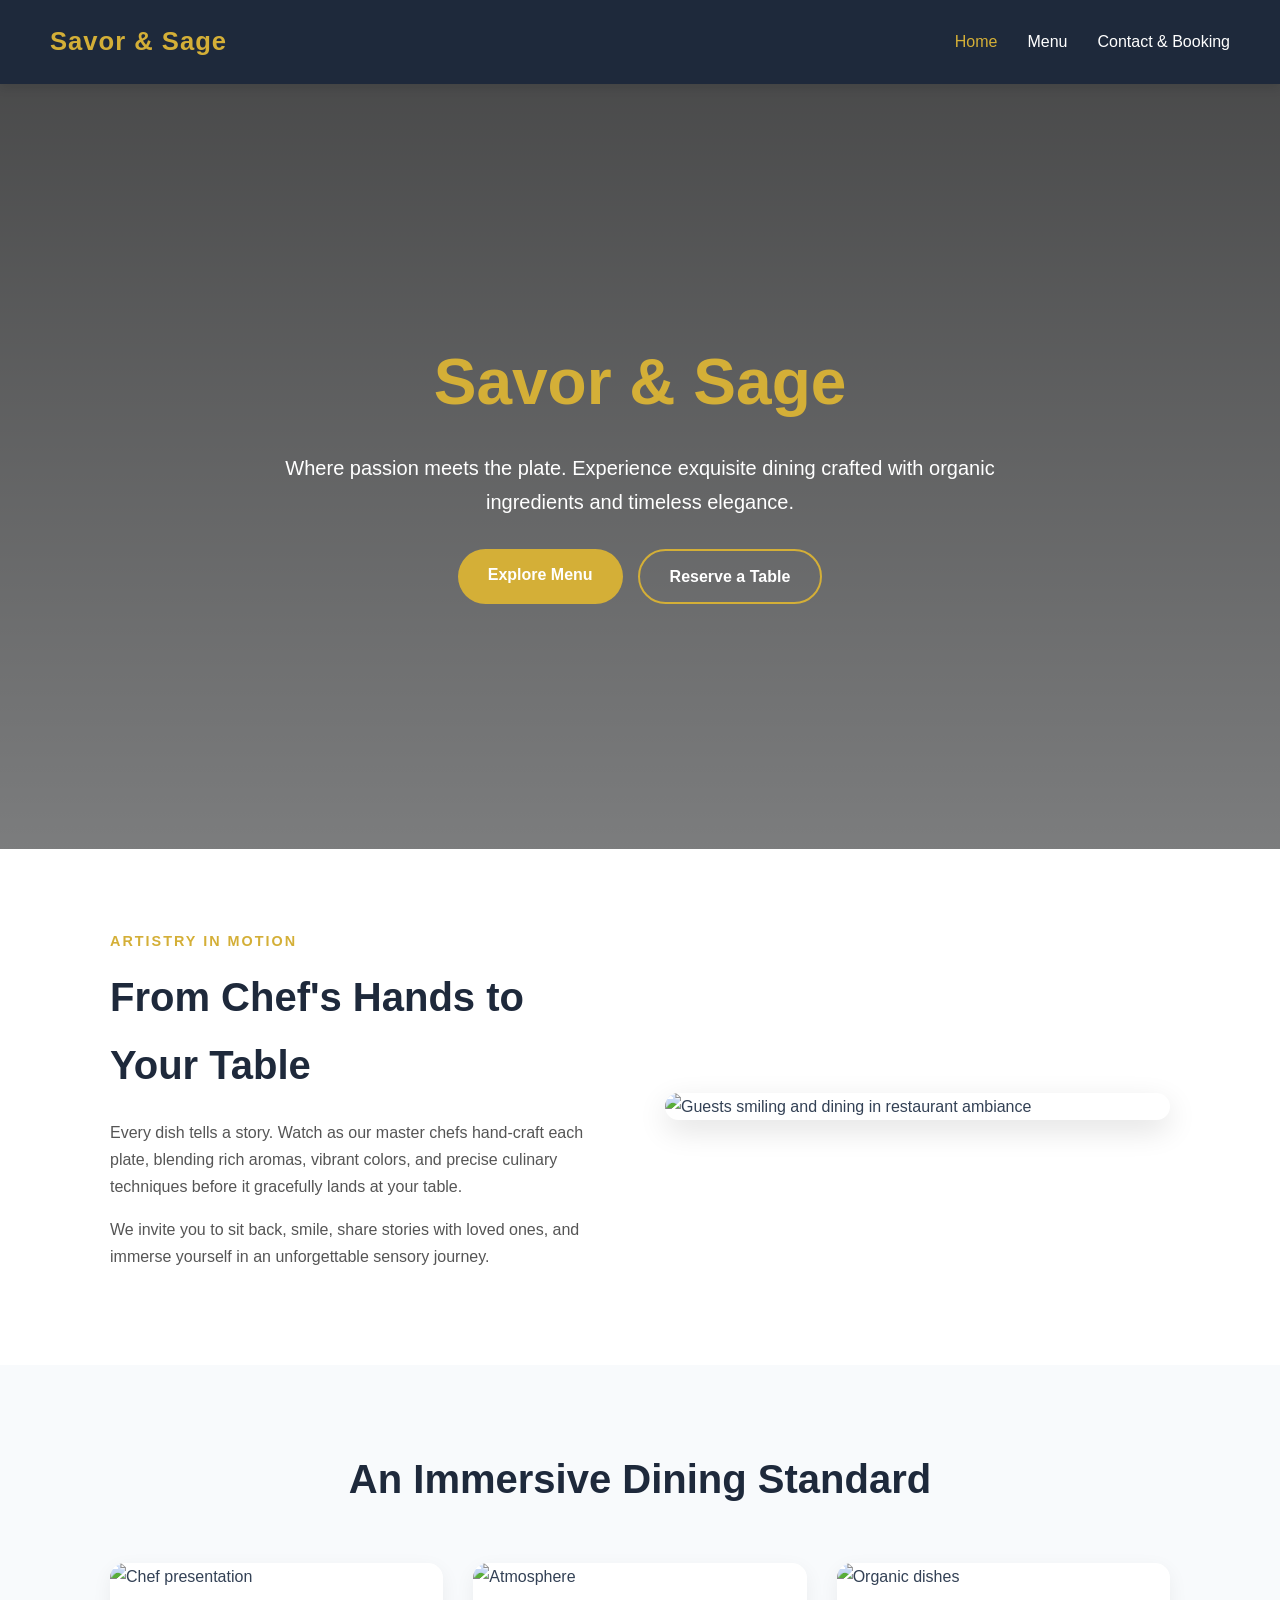
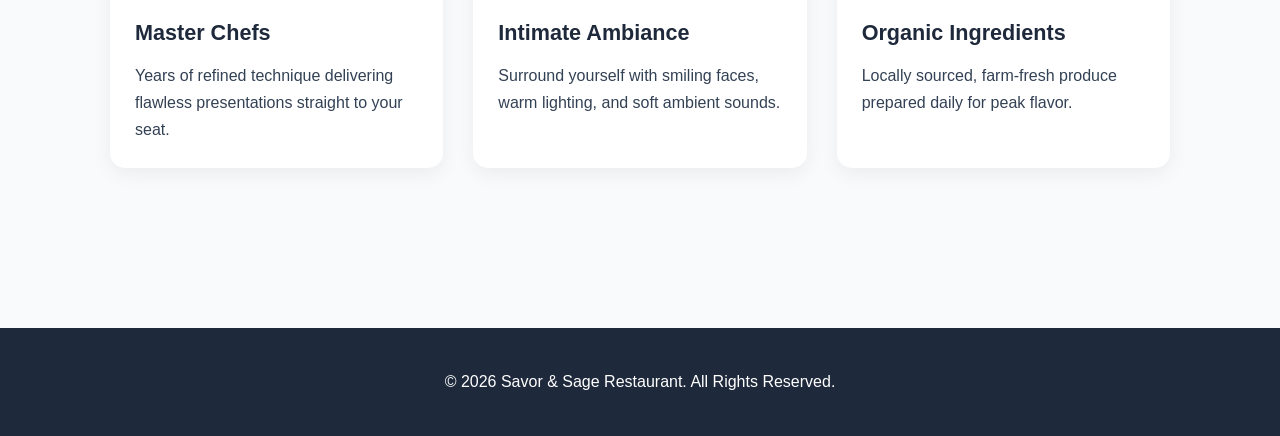
==== index.html @ 8d6bad6b "Add files via upload" ====
<!DOCTYPE html>
<html lang="en">
<head>
  <meta charset="UTF-8">
  <meta name="viewport" content="width=device-width, initial-scale=1.0">
  <title>Savor & Sage — Luxury Culinary Experience</title>
  <link rel="stylesheet" href="style.css">
</head>
<body>

  <!-- Navigation Bar -->
  <nav class="navbar">
    <div class="logo">Savor & Sage</div>
    <ul class="nav-links">
      <li><a href="index.html" class="active">Home</a></li>
      <li><a href="menu.html">Menu</a></li>
      <li><a href="contact.html">Contact & Booking</a></li>
    </ul>
  </nav>

  <!-- Hero Section with Background Animation -->
  <header class="hero">
    <div class="hero-overlay"></div>
    <div class="hero-content">
      <h1>Savor & Sage</h1>
      <p>Where passion meets the plate. Experience exquisite dining crafted with organic ingredients and timeless elegance.</p>
      <div class="hero-btns">
        <a href="menu.html" class="btn">Explore Menu</a>
        <a href="contact.html" class="btn btn-outline">Reserve a Table</a>
      </div>
    </div>
  </header>

  <!-- Section 2: The Culinary Story & Chef Action -->
  <section class="story-section">
    <div class="container story-grid">
      <div class="story-text">
        <span class="sub-heading">Artistry in Motion</span>
        <h2>From Chef's Hands to Your Table</h2>
        <p>Every dish tells a story. Watch as our master chefs hand-craft each plate, blending rich aromas, vibrant colors, and precise culinary techniques before it gracefully lands at your table.</p>
        <p>We invite you to sit back, smile, share stories with loved ones, and immerse yourself in an unforgettable sensory journey.</p>
      </div>
      <div class="story-image-wrapper">
        <!-- Visual representation of chef presentation / people eating -->
        <img src="https://images.unsplash.com/photo-1555396273-367ea4eb4db5?auto=format&fit=crop&w=800&q=80" alt="Guests smiling and dining in restaurant ambiance" class="animated-img">
      </div>
    </div>
  </section>

  <!-- Section 3: Featured Highlights Preview -->
  <section class="highlights-section">
    <div class="container">
      <h2 class="section-title">An Immersive Dining Standard</h2>
      <div class="grid">
        <div class="card">
          <img src="https://images.unsplash.com/photo-1578474846511-04ba529f0b88?auto=format&fit=crop&w=600&q=80" alt="Chef presentation">
          <div class="card-content">
            <h3 class="card-title"><span>Master Chefs</span></h3>
            <p>Years of refined technique delivering flawless presentations straight to your seat.</p>
          </div>
        </div>
        <div class="card">
          <img src="https://images.unsplash.com/photo-1517248135467-4c7edcad34c4?auto=format&fit=crop&w=600&q=80" alt="Atmosphere">
          <div class="card-content">
            <h3 class="card-title"><span>Intimate Ambiance</span></h3>
            <p>Surround yourself with smiling faces, warm lighting, and soft ambient sounds.</p>
          </div>
        </div>
        <div class="card">
          <img src="https://images.unsplash.com/photo-1544025162-d76694265947?auto=format&fit=crop&w=600&q=80" alt="Organic dishes">
          <div class="card-content">
            <h3 class="card-title"><span>Organic Ingredients</span></h3>
            <p>Locally sourced, farm-fresh produce prepared daily for peak flavor.</p>
          </div>
        </div>
      </div>
    </div>
  </section>

  <!-- Footer -->
  <footer>
    <p>&copy; 2026 Savor & Sage Restaurant. All Rights Reserved.</p>
  </footer>

</body>
</html>
---- style.css ----
/* RESET & VARIABLES */
* { margin: 0; padding: 0; box-sizing: border-box; }
:root {
  --primary: #1E293B;
  --accent: #D4AF37;
  --bg: #F8FAFC;
  --text: #334155;
  --card-bg: #FFFFFF;
}

body {
  font-family: 'Segoe UI', Tahoma, Geneva, Verdana, sans-serif;
  background-color: var(--bg);
  color: var(--text);
  line-height: 1.7;
  overflow-x: hidden;
}

/* KEYFRAME ANIMATIONS */
@keyframes fadeInDown {
  from { opacity: 0; transform: translateY(-30px); }
  to { opacity: 1; transform: translateY(0); }
}

@keyframes fadeInUp {
  from { opacity: 0; transform: translateY(40px); }
  to { opacity: 1; transform: translateY(0); }
}

@keyframes fadeInLeft {
  from { opacity: 0; transform: translateX(-50px); }
  to { opacity: 1; transform: translateX(0); }
}

@keyframes fadeInRight {
  from { opacity: 0; transform: translateX(50px); }
  to { opacity: 1; transform: translateX(0); }
}

@keyframes slowZoom {
  0% { transform: scale(1); }
  50% { transform: scale(1.05); }
  100% { transform: scale(1); }
}

@keyframes pulseGlow {
  0% { box-shadow: 0 0 0 0 rgba(212, 175, 55, 0.4); }
  70% { box-shadow: 0 0 0 15px rgba(212, 175, 55, 0); }
  100% { box-shadow: 0 0 0 0 rgba(212, 175, 55, 0); }
}

/* NAVIGATION */
.navbar {
  display: flex;
  justify-content: space-between;
  align-items: center;
  padding: 20px 50px;
  background-color: var(--primary);
  color: white;
  animation: fadeInDown 0.8s ease-out;
  position: sticky;
  top: 0;
  z-index: 1000;
  box-shadow: 0 4px 10px rgba(0,0,0,0.1);
}

.logo {
  font-size: 1.6rem;
  font-weight: bold;
  color: var(--accent);
  letter-spacing: 1px;
}

.nav-links {
  display: flex;
  list-style: none;
  gap: 30px;
}

.nav-links a {
  color: white;
  text-decoration: none;
  font-weight: 500;
  transition: color 0.3s ease;
}

.nav-links a:hover, .nav-links a.active {
  color: var(--accent);
}

/* HERO SECTION WITH CINEMATIC ZOOM */
.hero {
  height: 85vh;
  position: relative;
  background: url('https://images.unsplash.com/photo-1517248135467-4c7edcad34c4?auto=format&fit=crop&w=1400&q=80') center/cover no-repeat;
  animation: slowZoom 20s infinite alternate;
  display: flex;
  justify-content: center;
  align-items: center;
  text-align: center;
  color: #fff;
  padding: 0 20px;
}

.hero-overlay {
  position: absolute;
  top: 0; left: 0; width: 100%; height: 100%;
  background: linear-gradient(rgba(0,0,0,0.7), rgba(0,0,0,0.5));
}

.hero-content {
  position: relative;
  z-index: 2;
  max-width: 750px;
}

.hero-content h1 {
  font-size: 4rem;
  color: var(--accent);
  animation: fadeInDown 1.2s ease-out forwards;
  margin-bottom: 15px;
}

.hero-content p {
  font-size: 1.25rem;
  margin-bottom: 30px;
  animation: fadeInUp 1.2s ease-out 0.3s forwards;
  opacity: 0;
}

.hero-btns {
  display: flex;
  gap: 15px;
  justify-content: center;
  animation: fadeInUp 1.2s ease-out 0.6s forwards;
  opacity: 0;
}

/* BUTTON STYLES */
.btn {
  display: inline-block;
  padding: 12px 30px;
  background-color: var(--accent);
  color: #fff;
  text-decoration: none;
  font-weight: bold;
  border-radius: 30px;
  transition: all 0.3s ease;
  animation: pulseGlow 2s infinite 2s;
}

.btn:hover {
  transform: translateY(-4px) scale(1.05);
  background-color: #b8962e;
}

.btn-outline {
  background-color: transparent;
  border: 2px solid var(--accent);
  color: white;
  animation: none;
}

.btn-outline:hover {
  background-color: var(--accent);
  color: white;
}

/* SECTION 2: STORY & CHEF PRESENTATION */
.story-section {
  padding: 80px 20px;
  background-color: #ffffff;
}

.story-grid {
  display: grid;
  grid-template-columns: 1fr 1fr;
  gap: 50px;
  align-items: center;
  max-width: 1100px;
  margin: 0 auto;
}

.story-text {
  animation: fadeInLeft 1s ease-out;
}

.sub-heading {
  color: var(--accent);
  font-weight: 600;
  text-transform: uppercase;
  letter-spacing: 2px;
  font-size: 0.9rem;
  display: block;
  margin-bottom: 10px;
}

.story-text h2 {
  font-size: 2.5rem;
  color: var(--primary);
  margin-bottom: 20px;
}

.story-text p {
  margin-bottom: 15px;
  color: #555;
}

.story-image-wrapper {
  animation: fadeInRight 1s ease-out;
  overflow: hidden;
  border-radius: 15px;
  box-shadow: 0 10px 30px rgba(0,0,0,0.12);
}

.animated-img {
  width: 100%;
  height: 380px;
  object-fit: cover;
  transition: transform 0.6s ease;
}

.story-image-wrapper:hover .animated-img {
  transform: scale(1.08);
}

/* PAGE HEADERS (For inner pages) */
.page-header {
  text-align: center;
  padding: 60px 20px 20px;
  background: var(--primary);
  color: white;
  animation: fadeInDown 0.8s ease-out;
}

.page-header h1 {
  font-size: 2.8rem;
  color: var(--accent);
  margin-bottom: 10px;
}

.page-header p {
  color: #cbd5e1;
}

/* HIGHLIGHTS / GRID SECTIONS */
.highlights-section {
  padding: 80px 20px;
  background-color: var(--bg);
}

.container {
  max-width: 1100px;
  margin: 0 auto;
  padding: 0 20px;
}

.section-title {
  text-align: center;
  font-size: 2.5rem;
  margin-bottom: 50px;
  color: var(--primary);
}

.grid {
  display: grid;
  grid-template-columns: repeat(auto-fit, minmax(320px, 1fr));
  gap: 30px;
}

.card {
  background: var(--card-bg);
  border-radius: 15px;
  overflow: hidden;
  box-shadow: 0 6px 20px rgba(0,0,0,0.06);
  transition: transform 0.4s cubic-bezier(0.175, 0.885, 0.32, 1.275), box-shadow 0.4s ease;
  animation: fadeInUp 1s ease-out forwards;
}

.card:hover {
  transform: translateY(-12px);
  box-shadow: 0 15px 30px rgba(0,0,0,0.15);
}

.card img {
  width: 100%;
  height: 220px;
  object-fit: cover;
  transition: transform 0.6s ease;
}

.card:hover img {
  transform: scale(1.1);
}

.card-content {
  padding: 25px;
}

.card-title {
  display: flex;
  justify-content: space-between;
  font-size: 1.35rem;
  color: var(--primary);
  margin-bottom: 10px;
}

.price {
  color: var(--accent);
  font-weight: bold;
}

/* FORM STYLING */
.form-card {
  max-width: 600px;
  margin: 0 auto;
  background: white;
  padding: 40px;
  border-radius: 15px;
  box-shadow: 0 10px 30px rgba(0,0,0,0.08);
  animation: fadeInUp 1s ease-out;
}

.form-group {
  margin-bottom: 22px;
}

.form-group label {
  display: block;
  margin-bottom: 8px;
  font-weight: 600;
  color: var(--primary);
}

.form-group input {
  width: 100%;
  padding: 12px 16px;
  border: 1px solid #cbd5e1;
  border-radius: 8px;
  outline: none;
  font-size: 1rem;
  transition: border-color 0.3s;
}

.form-group input:focus {
  border-color: var(--accent);
  box-shadow: 0 0 0 3px rgba(212, 175, 55, 0.15);
}

/* FOOTER */
footer {
  text-align: center;
  padding: 40px;
  background: var(--primary);
  color: #fff;
  margin-top: 80px;
}

/* RESPONSIVE DESIGN */
@media (max-width: 768px) {
  .story-grid {
    grid-template-columns: 1fr;
  }
  .hero-content h1 {
    font-size: 2.8rem;
  }
  .navbar {
    padding: 15px 20px;
    flex-direction: column;
    gap: 15px;
  }
}
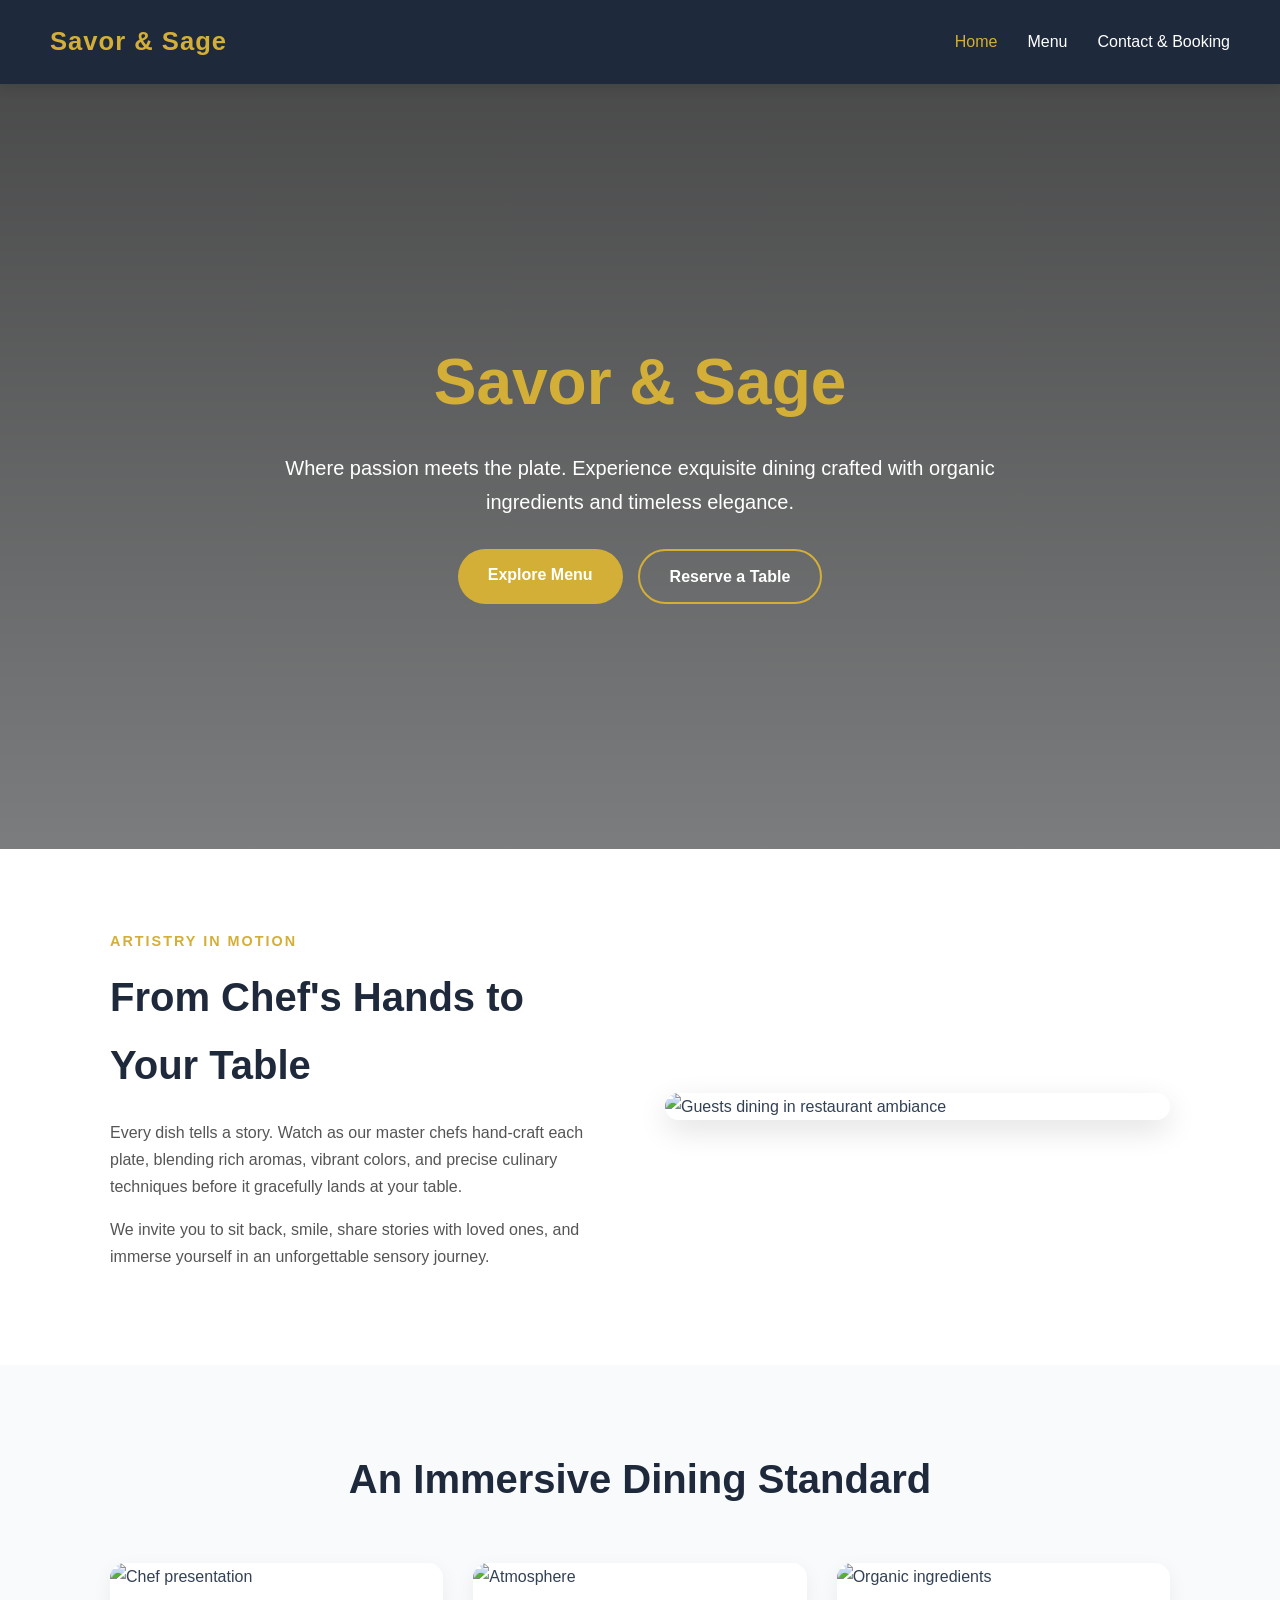
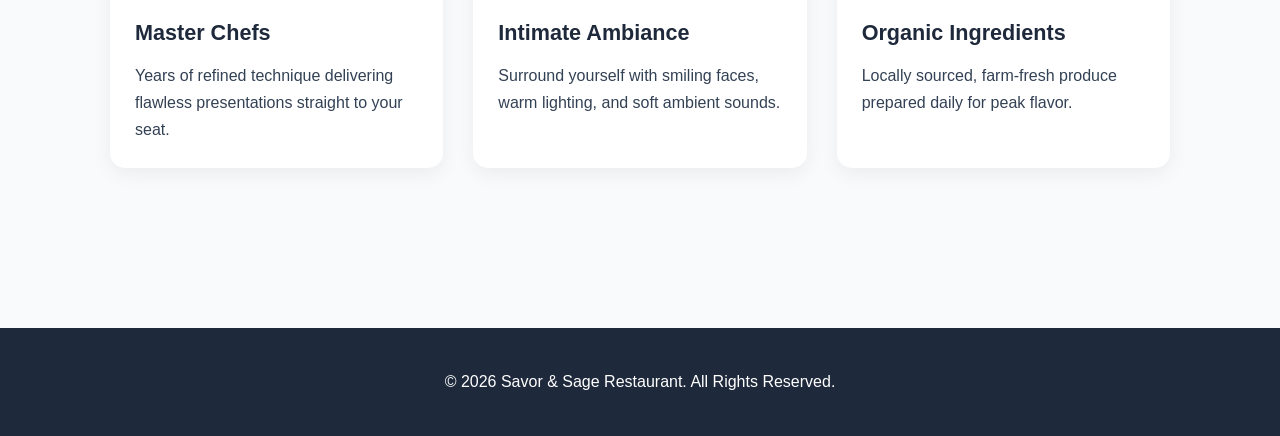
==== commit 75828f9b: "Add files via upload" ====
--- a/index.html
+++ b/index.html
@@ -18,7 +18,7 @@
     </ul>
   </nav>
 
-  <!-- Hero Section with Background Animation -->
+  <!-- Hero Section -->
   <header class="hero">
     <div class="hero-overlay"></div>
     <div class="hero-content">
@@ -31,7 +31,7 @@
     </div>
   </header>
 
-  <!-- Section 2: The Culinary Story & Chef Action -->
+  <!-- Culinary Story Section -->
   <section class="story-section">
     <div class="container story-grid">
       <div class="story-text">
@@ -41,13 +41,12 @@
         <p>We invite you to sit back, smile, share stories with loved ones, and immerse yourself in an unforgettable sensory journey.</p>
       </div>
       <div class="story-image-wrapper">
-        <!-- Visual representation of chef presentation / people eating -->
-        <img src="https://images.unsplash.com/photo-1555396273-367ea4eb4db5?auto=format&fit=crop&w=800&q=80" alt="Guests smiling and dining in restaurant ambiance" class="animated-img">
+        <img src="https://images.unsplash.com/photo-1555396273-367ea4eb4db5?auto=format&fit=crop&w=800&q=80" alt="Guests dining in restaurant ambiance" class="animated-img">
       </div>
     </div>
   </section>
 
-  <!-- Section 3: Featured Highlights Preview -->
+  <!-- Highlights Section -->
   <section class="highlights-section">
     <div class="container">
       <h2 class="section-title">An Immersive Dining Standard</h2>
@@ -67,7 +66,7 @@
           </div>
         </div>
         <div class="card">
-          <img src="https://images.unsplash.com/photo-1544025162-d76694265947?auto=format&fit=crop&w=600&q=80" alt="Organic dishes">
+          <img src="https://images.unsplash.com/photo-1544025162-d76694265947?auto=format&fit=crop&w=600&q=80" alt="Organic ingredients">
           <div class="card-content">
             <h3 class="card-title"><span>Organic Ingredients</span></h3>
             <p>Locally sourced, farm-fresh produce prepared daily for peak flavor.</p>
--- a/style.css
+++ b/style.css
@@ -88,7 +88,7 @@
   color: var(--accent);
 }
 
-/* HERO SECTION WITH CINEMATIC ZOOM */
+/* HERO SECTION */
 .hero {
   height: 85vh;
   position: relative;
@@ -136,7 +136,7 @@
   opacity: 0;
 }
 
-/* BUTTON STYLES */
+/* BUTTONS */
 .btn {
   display: inline-block;
   padding: 12px 30px;
@@ -166,7 +166,14 @@
   color: white;
 }
 
-/* SECTION 2: STORY & CHEF PRESENTATION */
+.btn-full {
+  width: 100%;
+  border: none;
+  cursor: pointer;
+  text-align: center;
+}
+
+/* STORY SECTION */
 .story-section {
   padding: 80px 20px;
   background-color: #ffffff;
@@ -224,7 +231,7 @@
   transform: scale(1.08);
 }
 
-/* PAGE HEADERS (For inner pages) */
+/* PAGE HEADERS */
 .page-header {
   text-align: center;
   padding: 60px 20px 20px;
@@ -243,7 +250,7 @@
   color: #cbd5e1;
 }
 
-/* HIGHLIGHTS / GRID SECTIONS */
+/* CONTAINERS & GRIDS */
 .highlights-section {
   padding: 80px 20px;
   background-color: var(--bg);
@@ -253,6 +260,11 @@
   max-width: 1100px;
   margin: 0 auto;
   padding: 0 20px;
+}
+
+.menu-section, .form-section {
+  margin-top: 40px;
+  margin-bottom: 60px;
 }
 
 .section-title {
@@ -268,6 +280,7 @@
   gap: 30px;
 }
 
+/* CARDS */
 .card {
   background: var(--card-bg);
   border-radius: 15px;
@@ -277,6 +290,10 @@
   animation: fadeInUp 1s ease-out forwards;
 }
 
+.card.hide {
+  display: none;
+}
+
 .card:hover {
   transform: translateY(-12px);
   box-shadow: 0 15px 30px rgba(0,0,0,0.15);
@@ -308,6 +325,32 @@
 .price {
   color: var(--accent);
   font-weight: bold;
+}
+
+/* CATEGORY FILTER BUTTONS */
+.filter-container {
+  display: flex;
+  justify-content: center;
+  gap: 15px;
+  margin-bottom: 40px;
+  flex-wrap: wrap;
+}
+
+.filter-btn {
+  padding: 10px 24px;
+  border: 2px solid var(--accent);
+  background: transparent;
+  color: var(--primary);
+  font-weight: 600;
+  border-radius: 25px;
+  cursor: pointer;
+  transition: all 0.3s ease;
+}
+
+.filter-btn:hover, .filter-btn.active {
+  background-color: var(--accent);
+  color: #fff;
+  transform: translateY(-2px);
 }
 
 /* FORM STYLING */
@@ -339,7 +382,7 @@
   border-radius: 8px;
   outline: none;
   font-size: 1rem;
-  transition: border-color 0.3s;
+  transition: border-color 0.3s, box-shadow 0.3s;
 }
 
 .form-group input:focus {
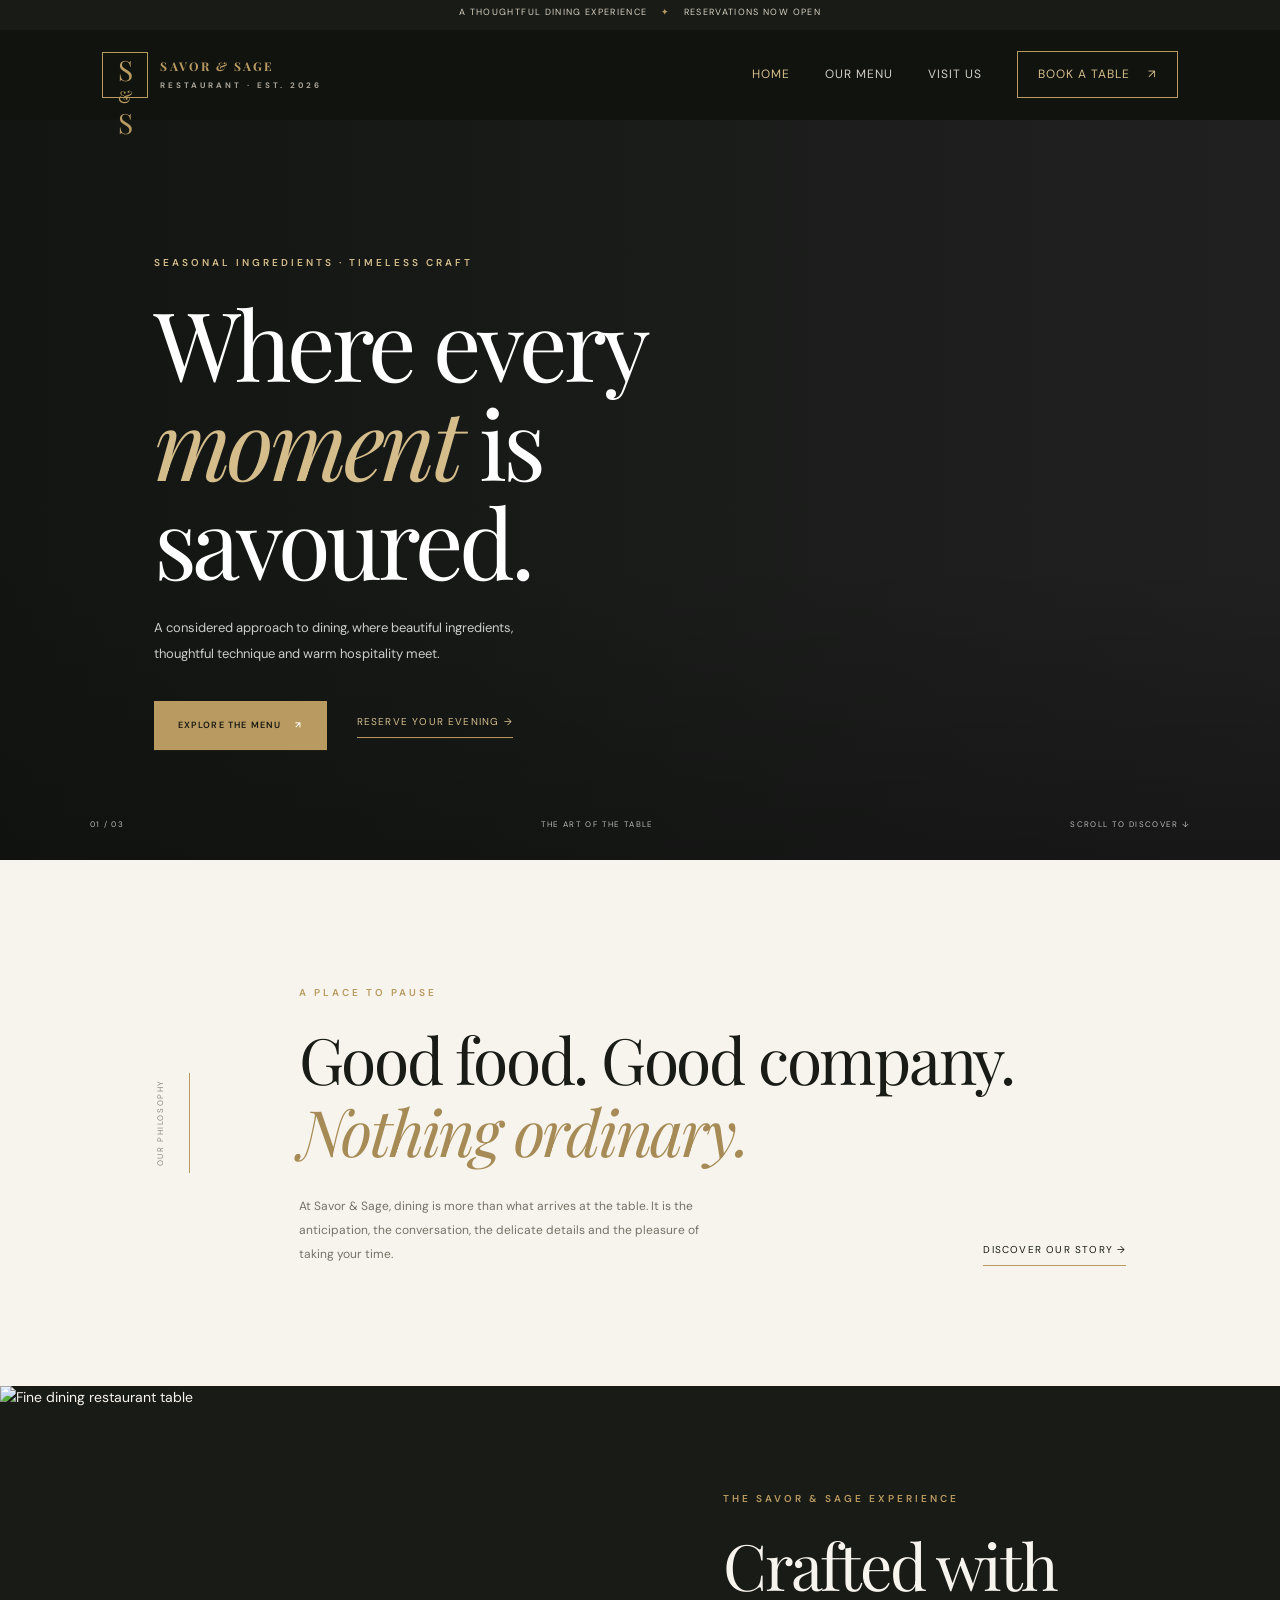
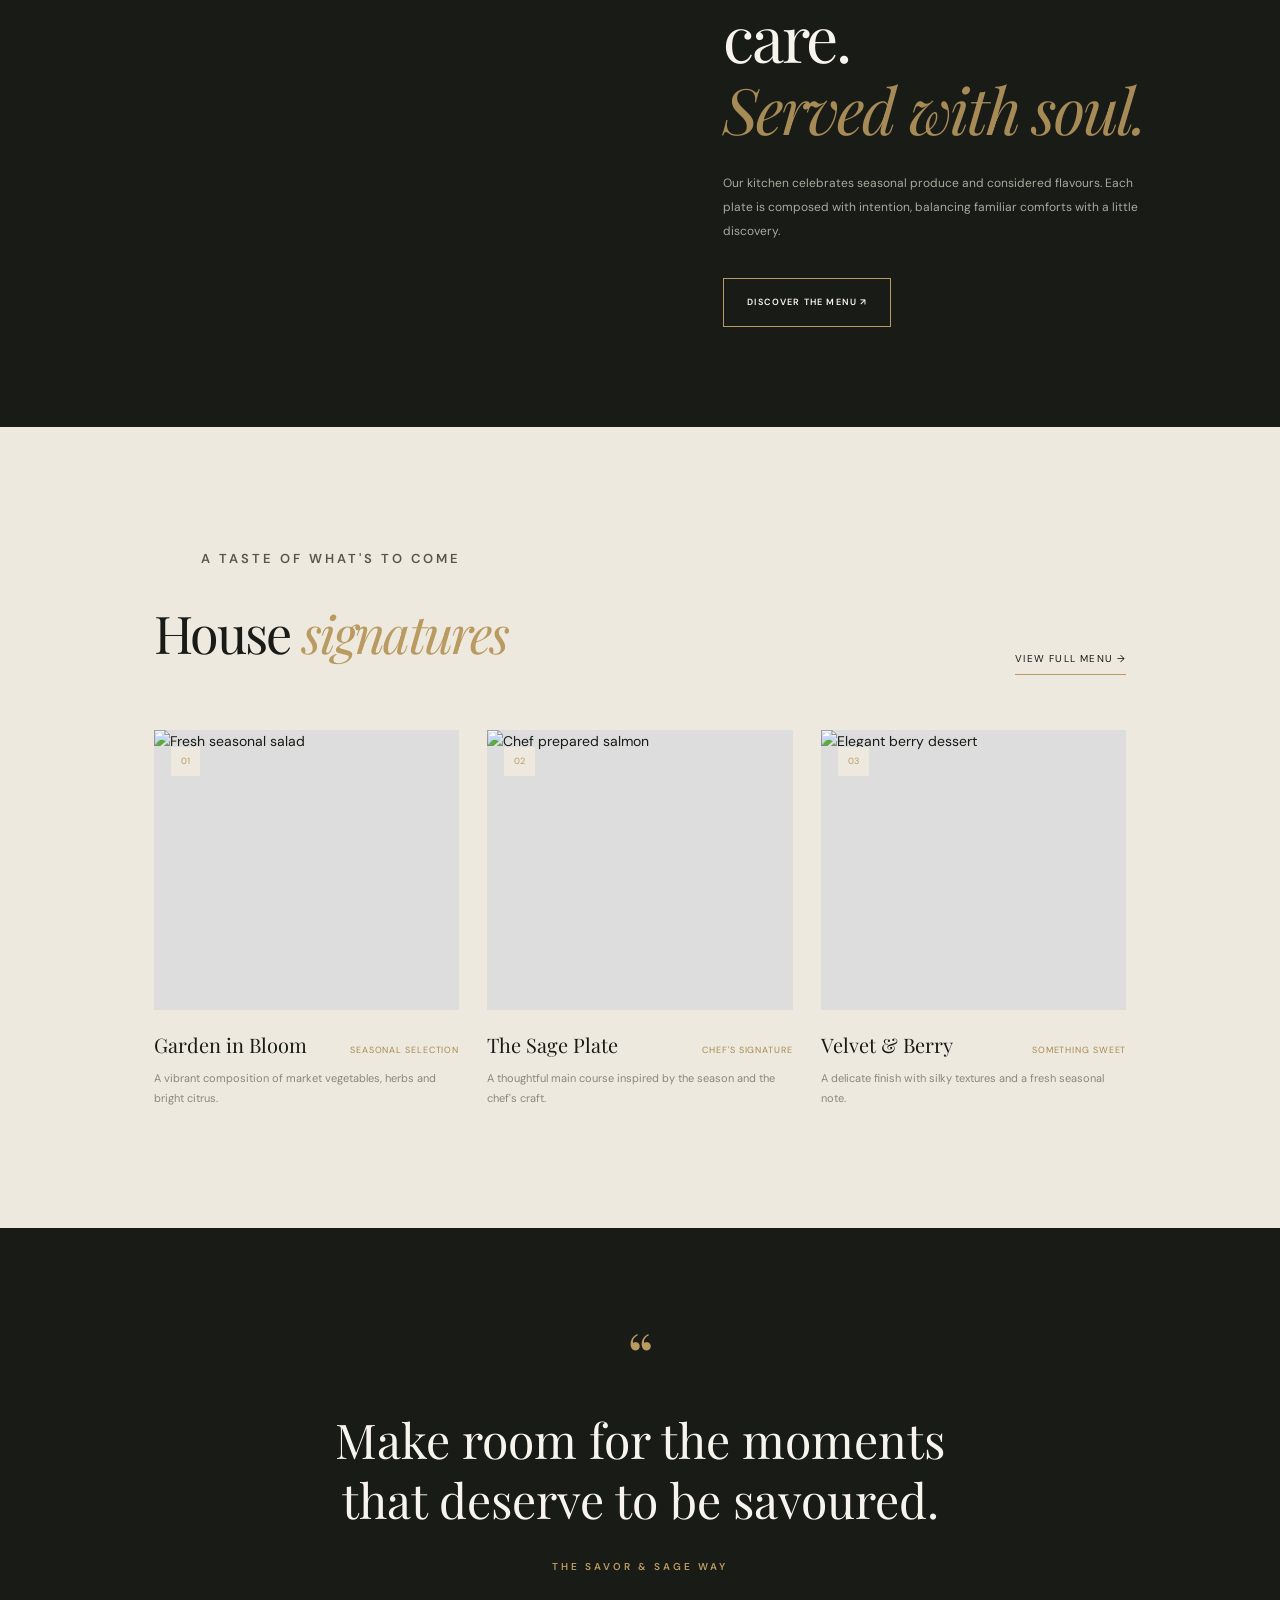
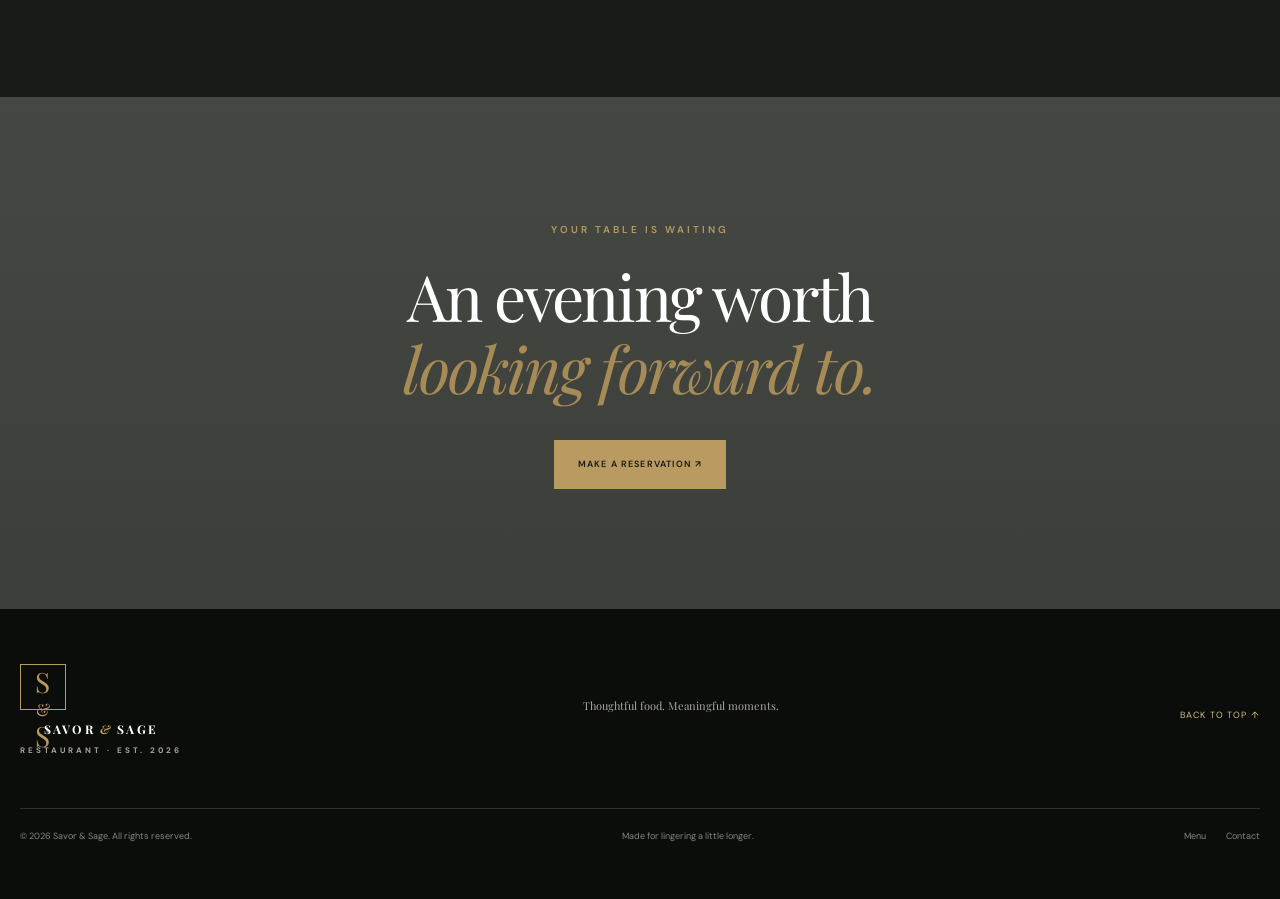
==== commit 7cc534b1: "Add files via upload" ====
--- a/index.html
+++ b/index.html
@@ -1,85 +1,380 @@
 <!DOCTYPE html>
 <html lang="en">
 <head>
-  <meta charset="UTF-8">
-  <meta name="viewport" content="width=device-width, initial-scale=1.0">
-  <title>Savor & Sage — Luxury Culinary Experience</title>
-  <link rel="stylesheet" href="style.css">
+    <meta charset="UTF-8">
+    <meta name="viewport" content="width=device-width, initial-scale=1.0">
+
+    <meta name="description" content="Savor & Sage — A refined dining experience.">
+
+    <title>Savor & Sage | Fine Dining</title>
+
+    <link rel="preconnect" href="https://fonts.googleapis.com">
+    <link rel="preconnect" href="https://fonts.gstatic.com" crossorigin>
+
+    <link href="https://fonts.googleapis.com/css2?family=DM+Sans:wght@400;500;600;700&family=Playfair+Display:wght@400;500;600;700&display=swap" rel="stylesheet">
+
+    <link rel="stylesheet" href="style.css">
+
+    <script src="script.js" defer></script>
 </head>
+
 <body>
 
-  <!-- Navigation Bar -->
-  <nav class="navbar">
-    <div class="logo">Savor & Sage</div>
-    <ul class="nav-links">
-      <li><a href="index.html" class="active">Home</a></li>
-      <li><a href="menu.html">Menu</a></li>
-      <li><a href="contact.html">Contact & Booking</a></li>
-    </ul>
-  </nav>
-
-  <!-- Hero Section -->
-  <header class="hero">
-    <div class="hero-overlay"></div>
-    <div class="hero-content">
-      <h1>Savor & Sage</h1>
-      <p>Where passion meets the plate. Experience exquisite dining crafted with organic ingredients and timeless elegance.</p>
-      <div class="hero-btns">
-        <a href="menu.html" class="btn">Explore Menu</a>
-        <a href="contact.html" class="btn btn-outline">Reserve a Table</a>
-      </div>
+<div class="announcement">
+    A THOUGHTFUL DINING EXPERIENCE
+    <span>✦</span>
+    RESERVATIONS NOW OPEN
+</div>
+
+<header class="site-header">
+
+    <a href="index.html" class="brand">
+        <span class="brand-mark">S<span>&</span>S</span>
+
+        <span class="brand-name">
+            SAVOR <i>&</i> SAGE
+            <small>RESTAURANT · EST. 2026</small>
+        </span>
+    </a>
+
+    <button class="nav-toggle" aria-label="Toggle navigation" aria-expanded="false">
+        <span></span>
+        <span></span>
+    </button>
+
+    <nav class="main-nav">
+
+        <a href="index.html" class="active">Home</a>
+        <a href="menu.html">Our Menu</a>
+        <a href="contact.html">Visit Us</a>
+
+        <a href="contact.html#reservation" class="nav-cta">
+            Book a Table <span>↗</span>
+        </a>
+
+    </nav>
+
+</header>
+
+
+<main>
+
+    <!-- HERO -->
+
+    <section class="hero">
+
+        <div class="hero-image"></div>
+        <div class="hero-shade"></div>
+
+        <div class="hero-content">
+
+            <p class="eyebrow reveal">
+                SEASONAL INGREDIENTS · TIMELESS CRAFT
+            </p>
+
+            <h1 class="reveal">
+                Where every<br>
+                <em>moment</em> is savoured.
+            </h1>
+
+            <p class="hero-copy reveal">
+                A considered approach to dining, where beautiful
+                ingredients, thoughtful technique and warm
+                hospitality meet.
+            </p>
+
+            <div class="hero-actions reveal">
+
+                <a href="menu.html" class="button button-gold">
+                    Explore the Menu <span>↗</span>
+                </a>
+
+                <a href="contact.html#reservation" class="text-link light-link">
+                    Reserve Your Evening →
+                </a>
+
+            </div>
+
+        </div>
+
+        <div class="hero-caption">
+            <span>01 / 03</span>
+            <span>THE ART OF THE TABLE</span>
+            <span>SCROLL TO DISCOVER ↓</span>
+        </div>
+
+    </section>
+
+
+    <!-- INTRODUCTION -->
+
+    <section class="intro section-pad">
+
+        <div class="intro-side">
+            <span class="vertical-label">OUR PHILOSOPHY</span>
+            <span class="fine-line"></span>
+        </div>
+
+        <div class="intro-main">
+
+            <p class="eyebrow reveal">A PLACE TO PAUSE</p>
+
+            <h2 class="section-title reveal">
+                Good food. Good company.
+                <br>
+                <em>Nothing ordinary.</em>
+            </h2>
+
+            <div class="intro-bottom reveal">
+
+                <p>
+                    At Savor & Sage, dining is more than what arrives
+                    at the table. It is the anticipation, the
+                    conversation, the delicate details and the
+                    pleasure of taking your time.
+                </p>
+
+                <a href="contact.html" class="text-link">
+                    Discover Our Story →
+                </a>
+
+            </div>
+
+        </div>
+
+    </section>
+
+
+    <!-- FEATURE -->
+
+    <section class="feature-grid">
+
+        <div class="feature-photo reveal">
+
+            <img
+                src="https://images.unsplash.com/photo-1414235077428-338989a2e8c0?auto=format&fit=crop&w=1200&q=85"
+                alt="Fine dining restaurant table"
+            >
+
+        </div>
+
+        <div class="feature-copy reveal">
+
+            <p class="eyebrow">THE SAVOR & SAGE EXPERIENCE</p>
+
+            <h2 class="section-title">
+                Crafted with care.
+                <br>
+                <em>Served with soul.</em>
+            </h2>
+
+            <p>
+                Our kitchen celebrates seasonal produce and
+                considered flavours. Each plate is composed
+                with intention, balancing familiar comforts
+                with a little discovery.
+            </p>
+
+            <a href="menu.html" class="button button-outline">
+                Discover the Menu ↗
+            </a>
+
+        </div>
+
+    </section>
+
+
+    <!-- SIGNATURE DISHES -->
+
+    <section class="signature section-pad">
+
+        <div class="section-heading reveal">
+
+            <div>
+
+                <p class="eyebrow">A TASTE OF WHAT'S TO COME</p>
+
+                <h2 class="section-title">
+                    House <em>signatures</em>
+                </h2>
+
+            </div>
+
+            <a href="menu.html" class="text-link">
+                View Full Menu →
+            </a>
+
+        </div>
+
+
+        <div class="signature-grid">
+
+            <article class="dish-card reveal">
+
+                <div class="dish-image">
+
+                    <img
+                        src="https://images.unsplash.com/photo-1512621776951-a57141f2eefd?auto=format&fit=crop&w=900&q=85"
+                        alt="Fresh seasonal salad"
+                    >
+
+                    <span class="dish-number">01</span>
+
+                </div>
+
+                <div class="dish-meta">
+                    <h3>Garden in Bloom</h3>
+                    <span>Seasonal Selection</span>
+                </div>
+
+                <p>
+                    A vibrant composition of market vegetables,
+                    herbs and bright citrus.
+                </p>
+
+            </article>
+
+
+            <article class="dish-card reveal">
+
+                <div class="dish-image">
+
+                    <img
+                        src="https://images.unsplash.com/photo-1467003909585-2f8a72700288?auto=format&fit=crop&w=900&q=85"
+                        alt="Chef prepared salmon"
+                    >
+
+                    <span class="dish-number">02</span>
+
+                </div>
+
+                <div class="dish-meta">
+                    <h3>The Sage Plate</h3>
+                    <span>Chef's Signature</span>
+                </div>
+
+                <p>
+                    A thoughtful main course inspired by the
+                    season and the chef's craft.
+                </p>
+
+            </article>
+
+
+            <article class="dish-card reveal">
+
+                <div class="dish-image">
+
+                    <img
+                        src="https://images.unsplash.com/photo-1488477181946-6428a0291777?auto=format&fit=crop&w=900&q=85"
+                        alt="Elegant berry dessert"
+                    >
+
+                    <span class="dish-number">03</span>
+
+                </div>
+
+                <div class="dish-meta">
+                    <h3>Velvet & Berry</h3>
+                    <span>Something Sweet</span>
+                </div>
+
+                <p>
+                    A delicate finish with silky textures
+                    and a fresh seasonal note.
+                </p>
+
+            </article>
+
+        </div>
+
+    </section>
+
+
+    <!-- QUOTE -->
+
+    <section class="quote-band">
+
+        <div class="quote-inner reveal">
+
+            <span class="quote-mark">“</span>
+
+            <p>
+                Make room for the moments
+                <br>
+                that deserve to be savoured.
+            </p>
+
+            <span class="eyebrow">THE SAVOR & SAGE WAY</span>
+
+        </div>
+
+    </section>
+
+
+    <!-- RESERVATION CTA -->
+
+    <section class="cta-section section-pad">
+
+        <div class="cta-inner reveal">
+
+            <p class="eyebrow">YOUR TABLE IS WAITING</p>
+
+            <h2 class="section-title">
+                An evening worth
+                <br>
+                <em>looking forward to.</em>
+            </h2>
+
+            <a href="contact.html#reservation" class="button button-gold">
+                Make a Reservation ↗
+            </a>
+
+        </div>
+
+    </section>
+
+</main>
+
+
+<footer class="site-footer">
+
+    <div class="footer-top">
+
+        <a href="index.html" class="brand footer-brand">
+
+            <span class="brand-mark">S<span>&</span>S</span>
+
+            <span class="brand-name">
+                SAVOR <i>&</i> SAGE
+                <small>RESTAURANT · EST. 2026</small>
+            </span>
+
+        </a>
+
+        <p>Thoughtful food. Meaningful moments.</p>
+
+        <a href="#" class="back-top">Back to Top ↑</a>
+
     </div>
-  </header>
-
-  <!-- Culinary Story Section -->
-  <section class="story-section">
-    <div class="container story-grid">
-      <div class="story-text">
-        <span class="sub-heading">Artistry in Motion</span>
-        <h2>From Chef's Hands to Your Table</h2>
-        <p>Every dish tells a story. Watch as our master chefs hand-craft each plate, blending rich aromas, vibrant colors, and precise culinary techniques before it gracefully lands at your table.</p>
-        <p>We invite you to sit back, smile, share stories with loved ones, and immerse yourself in an unforgettable sensory journey.</p>
-      </div>
-      <div class="story-image-wrapper">
-        <img src="https://images.unsplash.com/photo-1555396273-367ea4eb4db5?auto=format&fit=crop&w=800&q=80" alt="Guests dining in restaurant ambiance" class="animated-img">
-      </div>
+
+    <div class="footer-bottom">
+
+        <span>
+            © <span data-year></span> Savor & Sage.
+            All rights reserved.
+        </span>
+
+        <span>Made for lingering a little longer.</span>
+
+        <div>
+            <a href="menu.html">Menu</a>
+            <a href="contact.html">Contact</a>
+        </div>
+
     </div>
-  </section>
-
-  <!-- Highlights Section -->
-  <section class="highlights-section">
-    <div class="container">
-      <h2 class="section-title">An Immersive Dining Standard</h2>
-      <div class="grid">
-        <div class="card">
-          <img src="https://images.unsplash.com/photo-1578474846511-04ba529f0b88?auto=format&fit=crop&w=600&q=80" alt="Chef presentation">
-          <div class="card-content">
-            <h3 class="card-title"><span>Master Chefs</span></h3>
-            <p>Years of refined technique delivering flawless presentations straight to your seat.</p>
-          </div>
-        </div>
-        <div class="card">
-          <img src="https://images.unsplash.com/photo-1517248135467-4c7edcad34c4?auto=format&fit=crop&w=600&q=80" alt="Atmosphere">
-          <div class="card-content">
-            <h3 class="card-title"><span>Intimate Ambiance</span></h3>
-            <p>Surround yourself with smiling faces, warm lighting, and soft ambient sounds.</p>
-          </div>
-        </div>
-        <div class="card">
-          <img src="https://images.unsplash.com/photo-1544025162-d76694265947?auto=format&fit=crop&w=600&q=80" alt="Organic ingredients">
-          <div class="card-content">
-            <h3 class="card-title"><span>Organic Ingredients</span></h3>
-            <p>Locally sourced, farm-fresh produce prepared daily for peak flavor.</p>
-          </div>
-        </div>
-      </div>
-    </div>
-  </section>
-
-  <!-- Footer -->
-  <footer>
-    <p>&copy; 2026 Savor & Sage Restaurant. All Rights Reserved.</p>
-  </footer>
+
+</footer>
 
 </body>
 </html>
--- a/style.css
+++ b/style.css
@@ -1,415 +1,1895 @@
-/* RESET & VARIABLES */
-* { margin: 0; padding: 0; box-sizing: border-box; }
 :root {
-  --primary: #1E293B;
-  --accent: #D4AF37;
-  --bg: #F8FAFC;
-  --text: #334155;
-  --card-bg: #FFFFFF;
+    --ink: #191b16;
+    --ink-soft: #34372f;
+    --cream: #f4f1e9;
+    --paper: #faf8f2;
+    --gold: #c4a66a;
+    --gold-light: #dfc894;
+    --muted: #89877d;
+
+    --serif: "Playfair Display", Georgia, serif;
+    --sans: "DM Sans", Arial, sans-serif;
+}
+
+* {
+    box-sizing: border-box;
+}
+
+html {
+    scroll-behavior: smooth;
+    scroll-padding-top: 100px;
 }
 
 body {
-  font-family: 'Segoe UI', Tahoma, Geneva, Verdana, sans-serif;
-  background-color: var(--bg);
-  color: var(--text);
-  line-height: 1.7;
-  overflow-x: hidden;
-}
-
-/* KEYFRAME ANIMATIONS */
-@keyframes fadeInDown {
-  from { opacity: 0; transform: translateY(-30px); }
-  to { opacity: 1; transform: translateY(0); }
-}
-
-@keyframes fadeInUp {
-  from { opacity: 0; transform: translateY(40px); }
-  to { opacity: 1; transform: translateY(0); }
-}
-
-@keyframes fadeInLeft {
-  from { opacity: 0; transform: translateX(-50px); }
-  to { opacity: 1; transform: translateX(0); }
-}
-
-@keyframes fadeInRight {
-  from { opacity: 0; transform: translateX(50px); }
-  to { opacity: 1; transform: translateX(0); }
-}
-
-@keyframes slowZoom {
-  0% { transform: scale(1); }
-  50% { transform: scale(1.05); }
-  100% { transform: scale(1); }
-}
-
-@keyframes pulseGlow {
-  0% { box-shadow: 0 0 0 0 rgba(212, 175, 55, 0.4); }
-  70% { box-shadow: 0 0 0 15px rgba(212, 175, 55, 0); }
-  100% { box-shadow: 0 0 0 0 rgba(212, 175, 55, 0); }
-}
-
-/* NAVIGATION */
-.navbar {
-  display: flex;
-  justify-content: space-between;
-  align-items: center;
-  padding: 20px 50px;
-  background-color: var(--primary);
-  color: white;
-  animation: fadeInDown 0.8s ease-out;
-  position: sticky;
-  top: 0;
-  z-index: 1000;
-  box-shadow: 0 4px 10px rgba(0,0,0,0.1);
-}
-
-.logo {
-  font-size: 1.6rem;
-  font-weight: bold;
-  color: var(--accent);
-  letter-spacing: 1px;
-}
-
-.nav-links {
-  display: flex;
-  list-style: none;
-  gap: 30px;
-}
-
-.nav-links a {
-  color: white;
-  text-decoration: none;
-  font-weight: 500;
-  transition: color 0.3s ease;
-}
-
-.nav-links a:hover, .nav-links a.active {
-  color: var(--accent);
-}
-
-/* HERO SECTION */
+    margin: 0;
+    background: var(--paper);
+    color: var(--ink);
+    font-family: var(--sans);
+    font-size: 14px;
+    line-height: 1.7;
+}
+
+img {
+    display: block;
+    width: 100%;
+    height: 100%;
+    object-fit: cover;
+}
+
+a {
+    color: inherit;
+    text-decoration: none;
+}
+
+button,
+input,
+select,
+textarea {
+    font: inherit;
+}
+
+
+/* ANNOUNCEMENT */
+
+.announcement {
+    height: 30px;
+    background: var(--ink);
+    color: #d8d2c3;
+    text-align: center;
+    font-size: 9px;
+    letter-spacing: .15em;
+    text-transform: uppercase;
+    padding: 5px 12px;
+}
+
+.announcement span {
+    color: var(--gold);
+    padding: 0 10px;
+}
+
+
+/* HEADER */
+
+.site-header {
+    height: 88px;
+    padding: 0 7%;
+    display: flex;
+    align-items: center;
+    justify-content: space-between;
+    background: var(--paper);
+    position: sticky;
+    top: 0;
+    z-index: 50;
+    border-bottom: 1px solid rgba(25,27,22,.08);
+}
+
+.brand {
+    display: flex;
+    align-items: center;
+    gap: 12px;
+}
+
+.brand-mark {
+    font-family: var(--serif);
+    font-size: 28px;
+    letter-spacing: -.12em;
+    border: 1px solid var(--gold);
+    height: 46px;
+    width: 46px;
+    display: grid;
+    place-items: center;
+    padding-right: 4px;
+}
+
+.brand-mark span {
+    color: var(--gold);
+    font-size: 17px;
+}
+
+.brand-name {
+    font-size: 12px;
+    letter-spacing: .18em;
+    font-weight: 700;
+    line-height: 1.4;
+}
+
+.brand-name i {
+    font-family: var(--serif);
+    color: var(--gold);
+}
+
+.brand-name small {
+    display: block;
+    font-size: 7px;
+    letter-spacing: .23em;
+    color: var(--muted);
+}
+
+.main-nav {
+    display: flex;
+    align-items: center;
+    gap: 34px;
+}
+
+.main-nav > a {
+    font-size: 10px;
+    letter-spacing: .1em;
+    text-transform: uppercase;
+    transition: color .3s;
+}
+
+.main-nav > a:hover,
+.main-nav > a.active {
+    color: #a7894e;
+}
+
+.main-nav .nav-cta {
+    border: 1px solid var(--gold);
+    padding: 13px 18px;
+}
+
+.nav-cta span,
+.button span {
+    margin-left: 14px;
+    color: var(--gold-light);
+}
+
+.nav-toggle {
+    display: none;
+    background: none;
+    border: 0;
+}
+
+
+/* HERO */
+
 .hero {
-  height: 85vh;
-  position: relative;
-  background: url('https://images.unsplash.com/photo-1517248135467-4c7edcad34c4?auto=format&fit=crop&w=1400&q=80') center/cover no-repeat;
-  animation: slowZoom 20s infinite alternate;
-  display: flex;
-  justify-content: center;
-  align-items: center;
-  text-align: center;
-  color: #fff;
-  padding: 0 20px;
-}
-
-.hero-overlay {
-  position: absolute;
-  top: 0; left: 0; width: 100%; height: 100%;
-  background: linear-gradient(rgba(0,0,0,0.7), rgba(0,0,0,0.5));
+    height: min(740px, 78vw);
+    min-height: 570px;
+    position: relative;
+    background: #222;
+    overflow: hidden;
+    color: white;
+}
+
+.hero-image,
+.hero-shade {
+    position: absolute;
+    inset: 0;
+}
+
+.hero-image {
+    background: url("https://images.unsplash.com/photo-1414235077428-338989a2e8c0?auto=format&fit=crop&w=2200&q=90") center 55% / cover;
+    animation: heroZoom 18s ease-in-out infinite alternate;
+}
+
+.hero-shade {
+    background:
+        linear-gradient(90deg, rgba(13,17,13,.78), rgba(13,17,13,.36) 55%, rgba(13,17,13,.12)),
+        linear-gradient(0deg, rgba(0,0,0,.3), transparent 40%);
 }
 
 .hero-content {
-  position: relative;
-  z-index: 2;
-  max-width: 750px;
-}
-
-.hero-content h1 {
-  font-size: 4rem;
-  color: var(--accent);
-  animation: fadeInDown 1.2s ease-out forwards;
-  margin-bottom: 15px;
-}
-
-.hero-content p {
-  font-size: 1.25rem;
-  margin-bottom: 30px;
-  animation: fadeInUp 1.2s ease-out 0.3s forwards;
-  opacity: 0;
-}
-
-.hero-btns {
-  display: flex;
-  gap: 15px;
-  justify-content: center;
-  animation: fadeInUp 1.2s ease-out 0.6s forwards;
-  opacity: 0;
-}
+    position: absolute;
+    left: 12%;
+    top: 50%;
+    transform: translateY(-48%);
+    max-width: 660px;
+}
+
+.eyebrow {
+    font-size: 9px;
+    letter-spacing: .23em;
+    font-weight: 600;
+    color: #a58a55;
+    text-transform: uppercase;
+    margin-bottom: 22px;
+}
+
+.hero .eyebrow,
+.light-link {
+    color: var(--gold-light);
+}
+
+.hero h1,
+.page-hero h1 {
+    font-family: var(--serif);
+    font-size: clamp(54px, 7.5vw, 105px);
+    line-height: 1.03;
+    font-weight: 400;
+    letter-spacing: -.045em;
+    margin-bottom: 25px;
+}
+
+.hero h1 em,
+.page-hero h1 em,
+.section-title em {
+    font-weight: 400;
+    color: var(--gold-light);
+}
+
+.hero-copy {
+    max-width: 420px;
+    color: rgba(255,255,255,.78);
+    font-size: 13px;
+    line-height: 2;
+}
+
+.hero-actions {
+    display: flex;
+    align-items: center;
+    gap: 30px;
+    margin-top: 34px;
+}
+
 
 /* BUTTONS */
-.btn {
-  display: inline-block;
-  padding: 12px 30px;
-  background-color: var(--accent);
-  color: #fff;
-  text-decoration: none;
-  font-weight: bold;
-  border-radius: 30px;
-  transition: all 0.3s ease;
-  animation: pulseGlow 2s infinite 2s;
-}
-
-.btn:hover {
-  transform: translateY(-4px) scale(1.05);
-  background-color: #b8962e;
-}
-
-.btn-outline {
-  background-color: transparent;
-  border: 2px solid var(--accent);
-  color: white;
-  animation: none;
-}
-
-.btn-outline:hover {
-  background-color: var(--accent);
-  color: white;
-}
-
-.btn-full {
-  width: 100%;
-  border: none;
-  cursor: pointer;
-  text-align: center;
-}
-
-/* STORY SECTION */
-.story-section {
-  padding: 80px 20px;
-  background-color: #ffffff;
-}
-
-.story-grid {
-  display: grid;
-  grid-template-columns: 1fr 1fr;
-  gap: 50px;
-  align-items: center;
-  max-width: 1100px;
-  margin: 0 auto;
-}
-
-.story-text {
-  animation: fadeInLeft 1s ease-out;
-}
-
-.sub-heading {
-  color: var(--accent);
-  font-weight: 600;
-  text-transform: uppercase;
-  letter-spacing: 2px;
-  font-size: 0.9rem;
-  display: block;
-  margin-bottom: 10px;
-}
-
-.story-text h2 {
-  font-size: 2.5rem;
-  color: var(--primary);
-  margin-bottom: 20px;
-}
-
-.story-text p {
-  margin-bottom: 15px;
-  color: #555;
-}
-
-.story-image-wrapper {
-  animation: fadeInRight 1s ease-out;
-  overflow: hidden;
-  border-radius: 15px;
-  box-shadow: 0 10px 30px rgba(0,0,0,0.12);
-}
-
-.animated-img {
-  width: 100%;
-  height: 380px;
-  object-fit: cover;
-  transition: transform 0.6s ease;
-}
-
-.story-image-wrapper:hover .animated-img {
-  transform: scale(1.08);
-}
-
-/* PAGE HEADERS */
-.page-header {
-  text-align: center;
-  padding: 60px 20px 20px;
-  background: var(--primary);
-  color: white;
-  animation: fadeInDown 0.8s ease-out;
-}
-
-.page-header h1 {
-  font-size: 2.8rem;
-  color: var(--accent);
-  margin-bottom: 10px;
-}
-
-.page-header p {
-  color: #cbd5e1;
-}
-
-/* CONTAINERS & GRIDS */
-.highlights-section {
-  padding: 80px 20px;
-  background-color: var(--bg);
-}
-
-.container {
-  max-width: 1100px;
-  margin: 0 auto;
-  padding: 0 20px;
-}
-
-.menu-section, .form-section {
-  margin-top: 40px;
-  margin-bottom: 60px;
+
+.button {
+    display: inline-flex;
+    align-items: center;
+    justify-content: center;
+    padding: 16px 23px;
+    font-size: 9px;
+    letter-spacing: .13em;
+    text-transform: uppercase;
+    font-weight: 600;
+    transition: transform .3s, background .3s;
+}
+
+.button:hover {
+    transform: translateY(-4px);
+}
+
+.button-gold {
+    background: var(--gold);
+    color: #171912;
+    border: 1px solid var(--gold);
+}
+
+.button-gold:hover {
+    background: var(--gold-light);
+}
+
+.button-gold span {
+    color: white;
+}
+
+.text-link {
+    display: inline-flex;
+    align-items: center;
+    gap: 16px;
+    font-size: 10px;
+    letter-spacing: .12em;
+    text-transform: uppercase;
+    border-bottom: 1px solid var(--gold);
+    padding-bottom: 7px;
+}
+
+.text-link span {
+    color: #a7894e;
+    transition: transform .3s;
+}
+
+.text-link:hover span {
+    transform: translateX(5px);
+}
+
+.hero-caption {
+    position: absolute;
+    bottom: 28px;
+    left: 7%;
+    right: 7%;
+    display: flex;
+    justify-content: space-between;
+    font-size: 8px;
+    letter-spacing: .17em;
+    color: rgba(255,255,255,.7);
+}
+
+
+/* SECTION LAYOUT */
+
+.section-pad {
+    padding: 120px 12%;
+}
+
+.intro {
+    display: grid;
+    grid-template-columns: 90px 1fr;
+    gap: 55px;
+    background: var(--cream);
+}
+
+.intro-side {
+    display: flex;
+    align-items: center;
+    gap: 22px;
+}
+
+.vertical-label {
+    writing-mode: vertical-rl;
+    transform: rotate(180deg);
+    font-size: 8px;
+    letter-spacing: .2em;
+    color: var(--muted);
+}
+
+.fine-line {
+    height: 100px;
+    width: 1px;
+    background: var(--gold);
 }
 
 .section-title {
-  text-align: center;
-  font-size: 2.5rem;
-  margin-bottom: 50px;
-  color: var(--primary);
-}
-
-.grid {
-  display: grid;
-  grid-template-columns: repeat(auto-fit, minmax(320px, 1fr));
-  gap: 30px;
-}
-
-/* CARDS */
-.card {
-  background: var(--card-bg);
-  border-radius: 15px;
-  overflow: hidden;
-  box-shadow: 0 6px 20px rgba(0,0,0,0.06);
-  transition: transform 0.4s cubic-bezier(0.175, 0.885, 0.32, 1.275), box-shadow 0.4s ease;
-  animation: fadeInUp 1s ease-out forwards;
-}
-
-.card.hide {
-  display: none;
-}
-
-.card:hover {
-  transform: translateY(-12px);
-  box-shadow: 0 15px 30px rgba(0,0,0,0.15);
-}
-
-.card img {
-  width: 100%;
-  height: 220px;
-  object-fit: cover;
-  transition: transform 0.6s ease;
-}
-
-.card:hover img {
-  transform: scale(1.1);
-}
-
-.card-content {
-  padding: 25px;
-}
-
-.card-title {
-  display: flex;
-  justify-content: space-between;
-  font-size: 1.35rem;
-  color: var(--primary);
-  margin-bottom: 10px;
+    font-family: var(--serif);
+    font-size: clamp(38px, 5vw, 65px);
+    line-height: 1.13;
+    font-weight: 400;
+    letter-spacing: -.035em;
+    margin-bottom: 26px;
+}
+
+.section-title em {
+    color: #a78b56;
+}
+
+.intro-bottom {
+    display: flex;
+    align-items: flex-end;
+    justify-content: space-between;
+    gap: 40px;
+}
+
+.intro-bottom p,
+.feature-copy > p:not(.eyebrow) {
+    max-width: 430px;
+    color: #747268;
+    font-size: 12px;
+    line-height: 2;
+}
+
+
+/* FEATURE */
+
+.feature-grid {
+    display: grid;
+    grid-template-columns: 1fr 1fr;
+    min-height: 570px;
+    background: var(--ink);
+    color: var(--cream);
+}
+
+.feature-photo {
+    min-height: 570px;
+    overflow: hidden;
+}
+
+.feature-photo img {
+    transition: transform 1.2s;
+}
+
+.feature-photo:hover img {
+    transform: scale(1.045);
+}
+
+.feature-copy {
+    padding: 100px 13%;
+    align-self: center;
+}
+
+.feature-copy .section-title {
+    margin-bottom: 25px;
+}
+
+.feature-copy > p:not(.eyebrow) {
+    color: #aaa99f;
+    margin-bottom: 35px;
+}
+
+.button-outline {
+    border: 1px solid var(--gold);
+    color: var(--cream);
+}
+
+
+/* SIGNATURE DISHES */
+
+.signature {
+    background: var(--paper);
+}
+
+.section-heading {
+    display: flex;
+    align-items: flex-end;
+    justify-content: space-between;
+    margin-bottom: 45px;
+}
+
+.signature-grid {
+    display: grid;
+    grid-template-columns: repeat(3, 1fr);
+    gap: 28px;
+}
+
+.dish-card {
+    min-width: 0;
+}
+
+.dish-image {
+    height: 280px;
+    position: relative;
+    overflow: hidden;
+    background: #ddd;
+}
+
+.dish-image img {
+    transition: transform .8s cubic-bezier(.2,.7,.2,1);
+}
+
+.dish-card:hover .dish-image img {
+    transform: scale(1.07);
+}
+
+.dish-number {
+    position: absolute;
+    left: 17px;
+    top: 17px;
+    background: var(--paper);
+    padding: 7px 10px;
+    font-size: 9px;
+    color: var(--gold);
+}
+
+.dish-meta {
+    display: flex;
+    justify-content: space-between;
+    gap: 12px;
+    align-items: baseline;
+    margin: 18px 0 7px;
+}
+
+.dish-meta h3 {
+    font-family: var(--serif);
+    font-size: 20px;
+    font-weight: 400;
+    margin: 0;
+}
+
+.dish-meta > span {
+    font-size: 9px;
+    color: #a7894e;
+    letter-spacing: .1em;
+    text-transform: uppercase;
+}
+
+.dish-card > p {
+    font-size: 11px;
+    color: var(--muted);
+    line-height: 1.8;
+}
+
+
+/* QUOTE */
+
+.quote-band {
+    background: var(--ink);
+    color: var(--cream);
+    padding: 100px 20px;
+    text-align: center;
+}
+
+.quote-mark {
+    font-family: var(--serif);
+    font-size: 65px;
+    color: var(--gold);
+    line-height: .8;
+}
+
+.quote-inner > p {
+    font-family: var(--serif);
+    font-size: clamp(30px, 4vw, 48px);
+    line-height: 1.25;
+    margin: 20px 0 25px;
+}
+
+
+/* CTA */
+
+.cta-section {
+    background:
+        linear-gradient(rgba(19,23,18,.78), rgba(19,23,18,.82)),
+        url("https://images.unsplash.com/photo-1517248135467-4c7edcad34c4?auto=format&fit=crop&w=1800&q=85") center / cover;
+
+    color: white;
+    text-align: center;
+}
+
+.cta-inner .section-title {
+    margin-bottom: 35px;
+}
+
+
+/* FOOTER */
+
+.site-footer {
+    background: #141711;
+    color: #eae6dc;
+    padding: 55px 7% 22px;
+}
+
+.footer-top {
+    display: flex;
+    align-items: center;
+    justify-content: space-between;
+    padding-bottom: 40px;
+    border-bottom: 1px solid rgba(255,255,255,.15);
+}
+
+.footer-brand .brand-name {
+    color: white;
+}
+
+.footer-top > p {
+    font-family: var(--serif);
+    font-size: 19px;
+    color: #aaa99f;
+}
+
+.back-top {
+    font-size: 9px;
+    text-transform: uppercase;
+    letter-spacing: .13em;
+    color: var(--gold-light);
+}
+
+.footer-bottom {
+    padding-top: 20px;
+    display: flex;
+    justify-content: space-between;
+    gap: 20px;
+    color: #85877e;
+    font-size: 9px;
+}
+
+.footer-bottom div {
+    display: flex;
+    gap: 20px;
+}
+
+
+/* INNER PAGE HERO */
+
+.page-hero {
+    height: 470px;
+    position: relative;
+    background: #252820;
+    color: white;
+    display: flex;
+    align-items: center;
+    overflow: hidden;
+}
+
+.page-hero-bg {
+    position: absolute;
+    inset: 0;
+    background-position: center;
+    background-size: cover;
+}
+
+.menu-hero .page-hero-bg {
+    background-image:
+        linear-gradient(90deg,rgba(16,19,15,.78),rgba(16,19,15,.35)),
+        url("https://images.unsplash.com/photo-1414235077428-338989a2e8c0?auto=format&fit=crop&w=1800&q=85");
+}
+
+.contact-hero .page-hero-bg {
+    background-image:
+        linear-gradient(90deg,rgba(16,19,15,.8),rgba(16,19,15,.3)),
+        url("https://images.unsplash.com/photo-1517248135467-4c7edcad34c4?auto=format&fit=crop&w=1800&q=85");
+}
+
+.page-hero-content {
+    position: relative;
+    margin-left: 12%;
+    max-width: 650px;
+}
+
+.page-hero h1 {
+    font-size: clamp(58px, 7vw, 90px);
+    margin-bottom: 18px;
+}
+
+.page-hero-content > p:last-child {
+    color: #d2d0c7;
+    max-width: 460px;
+    font-size: 13px;
+}
+
+.page-index {
+    position: absolute;
+    right: 7%;
+    bottom: 28px;
+    font-size: 8px;
+    letter-spacing: .18em;
+    color: #d1c9b7;
+}
+
+
+/* MENU */
+
+.menu-section {
+    padding-top: 105px;
+}
+
+.menu-intro {
+    max-width: 620px;
+}
+
+.menu-intro > p:last-child {
+    max-width: 500px;
+    color: var(--muted);
+    font-size: 12px;
+}
+
+.menu-tools {
+    display: flex;
+    justify-content: space-between;
+    align-items: center;
+    gap: 25px;
+    margin: 55px 0 32px;
+    padding: 18px 0;
+    border-top: 1px solid var(--line);
+    border-bottom: 1px solid var(--line);
+}
+
+.search-box {
+    display: flex;
+    align-items: center;
+    gap: 10px;
+    border-bottom: 1px solid #aaa28f;
+    padding: 7px 0;
+    width: 220px;
+}
+
+.search-box span {
+    font-size: 22px;
+    color: #a7894e;
+}
+
+.search-box input {
+    border: 0;
+    outline: 0;
+    background: transparent;
+    width: 100%;
+    font-size: 11px;
+}
+
+.filter-row {
+    display: flex;
+    gap: 7px;
+    flex-wrap: wrap;
+}
+
+.filter-btn {
+    border: 1px solid transparent;
+    background: transparent;
+    padding: 9px 14px;
+    font-size: 9px;
+    text-transform: uppercase;
+    letter-spacing: .12em;
+    cursor: pointer;
+    color: #77756c;
+    transition: .25s;
+}
+
+.filter-btn:hover,
+.filter-btn.active {
+    border-color: var(--gold);
+    color: var(--ink);
+}
+
+.menu-grid {
+    display: grid;
+    grid-template-columns: repeat(3, 1fr);
+    gap: 34px 24px;
+}
+
+.menu-card {
+    background: #fff;
+    transition: transform .35s, box-shadow .35s;
+}
+
+.menu-card:hover {
+    transform: translateY(-5px);
+    box-shadow: 0 18px 45px rgba(0,0,0,.08);
+}
+
+.menu-card > img {
+    height: 230px;
+}
+
+.menu-card-content {
+    padding: 20px;
+}
+
+.menu-card .dish-meta {
+    margin: 0 0 9px;
+}
+
+.menu-card .dish-meta h3 {
+    font-size: 18px;
+}
+
+.menu-card-content > p {
+    font-size: 11px;
+    color: var(--muted);
+    min-height: 40px;
+}
+
+.dish-detail {
+    border: 0;
+    border-bottom: 1px solid var(--gold);
+    background: none;
+    padding: 5px 0;
+    color: var(--ink);
+    font-size: 9px;
+    letter-spacing: .12em;
+    text-transform: uppercase;
+    cursor: pointer;
+}
+
+.dish-detail span {
+    color: #a7894e;
+    padding-left: 10px;
+}
+
+.empty-state {
+    padding: 35px;
+    text-align: center;
+    color: var(--muted);
+}
+
+.menu-note {
+    font-size: 10px;
+    color: var(--muted);
+    margin-top: 35px;
+}
+
+.menu-cta {
+    background: var(--ink);
+    color: white;
+    text-align: center;
+    padding: 90px 20px;
+}
+
+.menu-cta h2 {
+    font-family: var(--serif);
+    font-size: 48px;
+    line-height: 1.15;
+    font-weight: 400;
+    margin-bottom: 28px;
+}
+
+
+/* FOOD DETAIL DIALOG */
+
+.dish-dialog {
+    border: 1px solid var(--gold);
+    background: var(--paper);
+    color: var(--ink);
+    max-width: 460px;
+    width: calc(100% - 36px);
+    padding: 48px;
+    box-shadow: 0 30px 100px rgba(0,0,0,.3);
+}
+
+.dish-dialog::backdrop {
+    background: rgba(10,12,9,.7);
+    backdrop-filter: blur(4px);
+}
+
+.dish-dialog h2 {
+    font-family: var(--serif);
+    font-size: 34px;
+    font-weight: 400;
+}
+
+.dish-dialog > strong {
+    display: block;
+    margin: 20px 0 25px;
+    color: #a7894e;
+}
+
+.dialog-close {
+    position: absolute;
+    right: 15px;
+    top: 10px;
+    border: 0;
+    background: none;
+    font-size: 28px;
+    cursor: pointer;
+}
+
+
+/* CONTACT */
+
+.contact-layout {
+    display: grid;
+    grid-template-columns: .8fr 1.2fr;
+    gap: 10%;
+    align-items: start;
+}
+
+.detail-block {
+    border-top: 1px solid var(--line);
+    padding: 20px 0;
+}
+
+.detail-label {
+    font-size: 8px;
+    letter-spacing: .18em;
+    color: #a7894e;
+}
+
+.detail-block p {
+    font-family: var(--serif);
+    font-size: 18px;
+    line-height: 1.7;
+    margin: 10px 0 0;
+}
+
+.reservation-panel {
+    background: var(--cream);
+    padding: 48px;
+}
+
+.reservation-panel h2 {
+    font-family: var(--serif);
+    font-size: 39px;
+    font-weight: 400;
+}
+
+.reservation-panel h2 em {
+    color: #a7894e;
+}
+
+.form-intro {
+    font-size: 11px;
+    color: var(--muted);
+    margin-bottom: 30px;
+}
+
+.reservation-form label {
+    display: block;
+    font-size: 9px;
+    letter-spacing: .08em;
+    text-transform: uppercase;
+    color: #55564e;
+    margin-bottom: 17px;
+    flex: 1;
+}
+
+.form-row {
+    display: flex;
+    gap: 18px;
+}
+
+.reservation-form input,
+.reservation-form select,
+.reservation-form textarea {
+    display: block;
+    width: 100%;
+    margin-top: 8px;
+    border: 0;
+    border-bottom: 1px solid #c5bead;
+    background: transparent;
+    padding: 11px 2px;
+    outline: 0;
+    font-size: 11px;
+}
+
+.reservation-form input:focus,
+.reservation-form select:focus,
+.reservation-form textarea:focus {
+    border-color: #9f8048;
+}
+
+.reservation-form textarea {
+    resize: vertical;
+}
+
+.submit-button {
+    margin-top: 10px;
+    cursor: pointer;
+}
+
+.form-status {
+    font-size: 10px;
+    color: #7c6a42;
+    margin: 15px 0 5px;
+}
+
+.form-privacy {
+    font-size: 9px;
+    color: #969286;
+    line-height: 1.7;
+}
+
+
+/* ANIMATIONS */
+
+.reveal {
+    opacity: 0;
+    transform: translateY(25px);
+
+    transition:
+        opacity .8s ease,
+        transform .8s cubic-bezier(.2,.7,.2,1);
+}
+
+.reveal.is-visible {
+    opacity: 1;
+    transform: translateY(0);
+}
+
+@keyframes heroZoom {
+    from {
+        transform: scale(1);
+    }
+
+    to {
+        transform: scale(1.09);
+    }
+}
+
+@media (prefers-reduced-motion: reduce) {
+
+    *,
+    *::before,
+    *::after {
+        scroll-behavior: auto !important;
+        animation-duration: .01ms !important;
+        transition-duration: .01ms !important;
+    }
+
+    .reveal {
+        opacity: 1;
+        transform: none;
+    }
+
+}
+
+
+/* TABLET */
+
+@media (max-width: 900px) {
+
+    .site-header {
+        padding: 0 5%;
+        height: 76px;
+    }
+
+    .main-nav {
+        gap: 18px;
+    }
+
+    .section-pad {
+        padding: 85px 7%;
+    }
+
+    .feature-copy {
+        padding: 75px 9%;
+    }
+
+    .menu-grid {
+        grid-template-columns: repeat(2, 1fr);
+    }
+
+    .contact-layout {
+        gap: 5%;
+    }
+
+    .reservation-panel {
+        padding: 32px;
+    }
+
+}
+
+
+/* MOBILE */
+
+@media (max-width: 650px) {
+
+    .site-header {
+        height: 72px;
+    }
+
+    .nav-toggle {
+        display: flex;
+        flex-direction: column;
+        gap: 6px;
+        padding: 10px;
+        z-index: 2;
+    }
+
+    .nav-toggle span {
+        width: 24px;
+        height: 1px;
+        background: var(--ink);
+    }
+
+    .main-nav {
+        position: absolute;
+        top: 72px;
+        left: 0;
+        right: 0;
+        background: var(--paper);
+
+        display: flex;
+        flex-direction: column;
+        align-items: stretch;
+
+        gap: 0;
+        padding: 0 7%;
+
+        max-height: 0;
+        overflow: hidden;
+
+        transition: max-height .4s, padding .4s;
+    }
+
+    .main-nav.open {
+        max-height: 330px;
+        padding: 15px 7% 25px;
+    }
+
+    .main-nav > a {
+        padding: 14px 0;
+        border-bottom: 1px solid var(--line);
+    }
+
+    .hero {
+        height: 680px;
+        min-height: 0;
+    }
+
+    .hero-content {
+        left: 7%;
+        right: 7%;
+        top: 47%;
+    }
+
+    .hero h1 {
+        font-size: 58px;
+    }
+
+    .hero-actions {
+        align-items: flex-start;
+        flex-direction: column;
+        gap: 20px;
+    }
+
+    .section-pad {
+        padding: 75px 7%;
+    }
+
+    .intro {
+        grid-template-columns: 25px 1fr;
+        gap: 20px;
+    }
+
+    .intro-bottom {
+        display: block;
+    }
+
+    .feature-grid {
+        grid-template-columns: 1fr;
+    }
+
+    .feature-photo {
+        min-height: 330px;
+        height: 330px;
+    }
+
+    .feature-copy {
+        padding: 65px 8%;
+    }
+
+    .signature-grid {
+        grid-template-columns: 1fr;
+    }
+
+    .dish-image {
+        height: 300px;
+    }
+
+    .footer-top {
+        align-items: flex-start;
+        gap: 20px;
+        flex-wrap: wrap;
+    }
+
+    .footer-bottom {
+        flex-direction: column;
+        gap: 10px;
+    }
+
+    .page-hero {
+        height: 390px;
+    }
+
+    .page-hero-content {
+        margin: 0 7%;
+    }
+
+    .page-hero h1 {
+        font-size: 60px;
+    }
+
+    .menu-grid {
+        grid-template-columns: 1fr;
+    }
+
+    .menu-tools {
+        align-items: stretch;
+        flex-direction: column;
+    }
+
+    .search-box {
+        width: 100%;
+    }
+
+    .contact-layout {
+        grid-template-columns: 1fr;
+        gap: 55px;
+    }
+
+    .reservation-panel {
+        padding: 28px 20px;
+    }
+
+    .form-row {
+        display: block;
+    }
+
+}
+
+/* =========================
+   GLOBAL DESIGN VARIABLES
+========================= */
+
+:root {
+    --ink: #191b16;
+    --dark: #11130f;
+    --cream: #f7f4ed;
+    --paper: #eee9df;
+    --gold: #b99a60;
+    --gold-light: #d4bd8b;
+    --text: #57574f;
+    --white: #ffffff;
+    --line: rgba(25, 27, 22, 0.12);
+
+    --heading-font: "Playfair Display", Georgia, serif;
+    --body-font: "DM Sans", Arial, sans-serif;
+
+    --transition: 0.35s ease;
+}
+
+* {
+    margin: 0;
+    padding: 0;
+    box-sizing: border-box;
+}
+
+html {
+    scroll-behavior: smooth;
+}
+
+body {
+    background: var(--cream);
+    color: var(--ink);
+    font-family: var(--body-font);
+    line-height: 1.7;
+}
+
+body.modal-open {
+    overflow: hidden;
+}
+
+a {
+    text-decoration: none;
+    color: inherit;
+}
+
+button,
+input {
+    font: inherit;
+}
+
+button {
+    cursor: pointer;
+}
+
+img {
+    display: block;
+    width: 100%;
+}
+
+/* =========================
+   HEADER
+========================= */
+
+.site-header {
+    min-height: 90px;
+    padding: 18px 8%;
+    display: flex;
+    justify-content: space-between;
+    align-items: center;
+    background: var(--dark);
+    color: var(--cream);
+    position: relative;
+    z-index: 20;
+}
+
+.brand,
+.footer-brand {
+    font-family: var(--heading-font);
+    font-size: 24px;
+    letter-spacing: 3px;
+    line-height: 1.2;
+}
+
+.brand span,
+.footer-brand span {
+    color: var(--gold);
+}
+
+.brand small {
+    display: block;
+    margin-top: 6px;
+    font-family: var(--body-font);
+    font-size: 8px;
+    letter-spacing: 3px;
+    color: #aaa69a;
+}
+
+.main-nav {
+    display: flex;
+    align-items: center;
+    gap: 35px;
+}
+
+.main-nav a {
+    font-size: 12px;
+    letter-spacing: 1px;
+    color: #d0cec5;
+    transition: color var(--transition);
+}
+
+.main-nav a:hover,
+.main-nav a.active {
+    color: var(--gold-light);
+}
+
+.main-nav .nav-cta {
+    border: 1px solid var(--gold);
+    padding: 12px 20px;
+    color: var(--gold-light);
+}
+
+.main-nav .nav-cta:hover {
+    background: var(--gold);
+    color: var(--dark);
+}
+
+.nav-toggle {
+    display: none;
+    background: none;
+    border: 0;
+}
+
+.nav-toggle span {
+    display: block;
+    width: 25px;
+    height: 2px;
+    background: var(--cream);
+    margin: 6px;
+    transition: var(--transition);
+}
+
+/* =========================
+   MENU HERO
+========================= */
+
+.menu-hero {
+    min-height: 440px;
+    display: grid;
+    place-items: center;
+    text-align: center;
+    padding: 80px 20px;
+    color: var(--white);
+
+    background:
+        linear-gradient(rgba(10, 12, 9, 0.65), rgba(10, 12, 9, 0.75)),
+        url("https://images.unsplash.com/photo-1414235077428-338989a2e8c0?w=1800")
+        center/cover no-repeat;
+}
+
+.menu-hero-content {
+    max-width: 700px;
+    animation: heroReveal 1s ease both;
+}
+
+.eyebrow {
+    display: inline-block;
+    color: var(--gold);
+    font-size: 10px;
+    font-weight: 600;
+    letter-spacing: 3px;
+    text-transform: uppercase;
+}
+
+.menu-hero h1 {
+    font-family: var(--heading-font);
+    font-size: clamp(55px, 8vw, 90px);
+    font-weight: 400;
+    line-height: 1.15;
+    margin: 15px 0;
+}
+
+.menu-hero h1 em,
+.section-heading h2 em,
+.menu-cta h2 em {
+    color: var(--gold-light);
+    font-weight: 400;
+}
+
+.menu-hero p {
+    max-width: 480px;
+    margin: auto;
+    color: #e2dfd6;
+    font-size: 14px;
+}
+
+/* =========================
+   MENU SECTION
+========================= */
+
+.menu-section {
+    padding: 110px 8%;
+}
+
+.section-heading {
+    text-align: center;
+    margin-bottom: 55px;
+}
+
+.section-heading h2 {
+    font-family: var(--heading-font);
+    font-size: clamp(34px, 5vw, 52px);
+    font-weight: 400;
+    margin: 12px 0;
+}
+
+.section-heading h2 em {
+    color: var(--gold);
+}
+
+.section-heading p {
+    color: var(--text);
+    font-size: 13px;
+}
+
+/* =========================
+   SEARCH AND FILTERS
+========================= */
+
+.menu-tools {
+    display: flex;
+    justify-content: space-between;
+    align-items: center;
+    gap: 25px;
+    flex-wrap: wrap;
+    margin-bottom: 45px;
+    padding-bottom: 25px;
+    border-bottom: 1px solid var(--line);
+}
+
+.menu-search {
+    display: flex;
+    align-items: center;
+    gap: 12px;
+    border-bottom: 1px solid var(--line);
+    padding: 10px 0;
+    min-width: 220px;
+}
+
+.menu-search span {
+    font-size: 25px;
+    color: var(--gold);
+}
+
+.menu-search input {
+    background: transparent;
+    border: 0;
+    outline: none;
+    width: 100%;
+    color: var(--ink);
+    font-size: 12px;
+}
+
+.menu-search input::placeholder {
+    color: #85847b;
+}
+
+.menu-filters {
+    display: flex;
+    gap: 8px;
+    flex-wrap: wrap;
+}
+
+.filter-btn {
+    padding: 10px 18px;
+    background: transparent;
+    border: 1px solid var(--line);
+    color: var(--text);
+    font-size: 10px;
+    letter-spacing: 1px;
+    transition: var(--transition);
+}
+
+.filter-btn:hover,
+.filter-btn.active {
+    background: var(--ink);
+    color: var(--cream);
+    border-color: var(--ink);
+}
+
+/* =========================
+   MENU GRID
+========================= */
+
+.menu-grid {
+    display: grid;
+    grid-template-columns: repeat(3, minmax(0, 1fr));
+    gap: 40px 25px;
+}
+
+.menu-card {
+    background: #fffdf8;
+    border: 1px solid rgba(25, 27, 22, 0.06);
+    overflow: hidden;
+    transition: transform var(--transition), box-shadow var(--transition);
+}
+
+.menu-card:hover {
+    transform: translateY(-8px);
+    box-shadow: 0 18px 45px rgba(25, 27, 22, 0.09);
+}
+
+.menu-card.hidden {
+    display: none;
+}
+
+.menu-image {
+    height: 250px;
+    position: relative;
+    overflow: hidden;
+    background: var(--paper);
+}
+
+.menu-image img {
+    height: 100%;
+    object-fit: cover;
+    transition: transform 0.7s ease;
+}
+
+.menu-card:hover .menu-image img {
+    transform: scale(1.07);
+}
+
+.dish-tag {
+    position: absolute;
+    top: 17px;
+    left: 17px;
+    background: var(--dark);
+    color: var(--gold-light);
+    padding: 8px 12px;
+    font-size: 8px;
+    letter-spacing: 2px;
+}
+
+.menu-card-content {
+    padding: 25px 22px 22px;
+}
+
+.dish-heading {
+    display: flex;
+    justify-content: space-between;
+    align-items: flex-start;
+    gap: 10px;
+}
+
+.dish-heading h3 {
+    font-family: var(--heading-font);
+    font-size: 20px;
+    line-height: 1.4;
+    font-weight: 500;
 }
 
 .price {
-  color: var(--accent);
-  font-weight: bold;
-}
-
-/* CATEGORY FILTER BUTTONS */
-.filter-container {
-  display: flex;
-  justify-content: center;
-  gap: 15px;
-  margin-bottom: 40px;
-  flex-wrap: wrap;
-}
-
-.filter-btn {
-  padding: 10px 24px;
-  border: 2px solid var(--accent);
-  background: transparent;
-  color: var(--primary);
-  font-weight: 600;
-  border-radius: 25px;
-  cursor: pointer;
-  transition: all 0.3s ease;
-}
-
-.filter-btn:hover, .filter-btn.active {
-  background-color: var(--accent);
-  color: #fff;
-  transform: translateY(-2px);
-}
-
-/* FORM STYLING */
-.form-card {
-  max-width: 600px;
-  margin: 0 auto;
-  background: white;
-  padding: 40px;
-  border-radius: 15px;
-  box-shadow: 0 10px 30px rgba(0,0,0,0.08);
-  animation: fadeInUp 1s ease-out;
-}
-
-.form-group {
-  margin-bottom: 22px;
-}
-
-.form-group label {
-  display: block;
-  margin-bottom: 8px;
-  font-weight: 600;
-  color: var(--primary);
-}
-
-.form-group input {
-  width: 100%;
-  padding: 12px 16px;
-  border: 1px solid #cbd5e1;
-  border-radius: 8px;
-  outline: none;
-  font-size: 1rem;
-  transition: border-color 0.3s, box-shadow 0.3s;
-}
-
-.form-group input:focus {
-  border-color: var(--accent);
-  box-shadow: 0 0 0 3px rgba(212, 175, 55, 0.15);
-}
-
-/* FOOTER */
-footer {
-  text-align: center;
-  padding: 40px;
-  background: var(--primary);
-  color: #fff;
-  margin-top: 80px;
-}
-
-/* RESPONSIVE DESIGN */
-@media (max-width: 768px) {
-  .story-grid {
-    grid-template-columns: 1fr;
-  }
-  .hero-content h1 {
-    font-size: 2.8rem;
-  }
-  .navbar {
-    padding: 15px 20px;
-    flex-direction: column;
+    color: var(--gold);
+    font-size: 15px;
+    font-weight: 600;
+    white-space: nowrap;
+}
+
+.menu-card-content p {
+    color: var(--text);
+    font-size: 11px;
+    margin: 13px 0 20px;
+    min-height: 42px;
+}
+
+.details-btn {
+    display: flex;
+    align-items: center;
+    justify-content: space-between;
+    width: 100%;
+    background: transparent;
+    border: 0;
+    border-top: 1px solid var(--line);
+    padding-top: 15px;
+    color: var(--ink);
+    font-size: 10px;
+    font-weight: 600;
+    letter-spacing: 1px;
+    text-align: left;
+}
+
+.details-btn span {
+    color: var(--gold);
+    font-size: 17px;
+    transition: transform var(--transition);
+}
+
+.details-btn:hover span {
+    transform: translate(4px, -4px);
+}
+
+.no-results {
+    padding: 40px 10px;
+    text-align: center;
+    color: var(--text);
+    font-size: 13px;
+}
+
+.menu-note {
+    text-align: center;
+    margin-top: 55px;
+    color: var(--text);
+    font-size: 11px;
+    font-style: italic;
+}
+
+/* =========================
+   MENU CTA
+========================= */
+
+.menu-cta {
+    background: var(--dark);
+    color: var(--cream);
+    text-align: center;
+    padding: 95px 20px;
+}
+
+.menu-cta h2 {
+    font-family: var(--heading-font);
+    font-size: clamp(35px, 5vw, 52px);
+    font-weight: 400;
+    margin: 15px 0;
+}
+
+.menu-cta p {
+    color: #b9b6ad;
+    font-size: 12px;
+    max-width: 450px;
+    margin: 0 auto 30px;
+}
+
+.gold-button {
+    display: inline-flex;
+    justify-content: center;
+    align-items: center;
+    gap: 20px;
+    padding: 15px 23px;
+    background: var(--gold);
+    color: var(--dark);
+    font-size: 10px;
+    font-weight: 700;
+    letter-spacing: 1px;
+    transition: var(--transition);
+}
+
+.gold-button:hover {
+    background: var(--gold-light);
+    transform: translateY(-3px);
+}
+
+/* =========================
+   DISH MODAL
+========================= */
+
+.dish-modal {
+    position: fixed;
+    inset: 0;
+    z-index: 100;
+    display: grid;
+    place-items: center;
+    padding: 20px;
+    opacity: 0;
+    visibility: hidden;
+    transition: var(--transition);
+}
+
+.dish-modal.open {
+    opacity: 1;
+    visibility: visible;
+}
+
+.modal-overlay {
+    position: absolute;
+    inset: 0;
+    background: rgba(0, 0, 0, 0.78);
+    backdrop-filter: blur(5px);
+}
+
+.modal-content {
+    position: relative;
+    z-index: 1;
+    width: min(100%, 520px);
+    background: var(--cream);
+    padding: 55px 45px;
+    transform: translateY(20px);
+    transition: transform var(--transition);
+}
+
+.dish-modal.open .modal-content {
+    transform: translateY(0);
+}
+
+.modal-close {
+    position: absolute;
+    top: 15px;
+    right: 20px;
+    background: transparent;
+    border: 0;
+    color: var(--ink);
+    font-size: 30px;
+}
+
+.modal-content h2 {
+    font-family: var(--heading-font);
+    font-size: 35px;
+    font-weight: 400;
+    margin: 15px 0;
+}
+
+.modal-content > p {
+    color: var(--text);
+    font-size: 13px;
+    margin-bottom: 30px;
+}
+
+.modal-bottom {
+    display: flex;
+    justify-content: space-between;
+    align-items: center;
     gap: 15px;
-  }
+    padding-top: 20px;
+    border-top: 1px solid var(--line);
+}
+
+.modal-bottom > span {
+    color: var(--gold);
+    font-size: 20px;
+    font-weight: 600;
+}
+
+/* =========================
+   FOOTER
+========================= */
+
+.site-footer {
+    background: #0b0d0a;
+    color: #aaa69a;
+    text-align: center;
+    padding: 55px 20px;
+}
+
+.footer-brand {
+    display: inline-block;
+    color: var(--cream);
+    margin-bottom: 12px;
+}
+
+.site-footer p {
+    font-size: 11px;
+    margin-bottom: 20px;
+}
+
+.site-footer > span {
+    font-size: 9px;
+    letter-spacing: 1px;
+}
+
+/* =========================
+   ANIMATIONS
+========================= */
+
+.reveal {
+    opacity: 0;
+    transform: translateY(25px);
+    transition: opacity 0.7s ease, transform 0.7s ease;
+}
+
+.reveal.visible {
+    opacity: 1;
+    transform: translateY(0);
+}
+
+@keyframes heroReveal {
+    from {
+        opacity: 0;
+        transform: translateY(25px);
+    }
+
+    to {
+        opacity: 1;
+        transform: translateY(0);
+    }
+}
+
+/* =========================
+   RESPONSIVE DESIGN
+========================= */
+
+@media (max-width: 1000px) {
+    .menu-section {
+        padding: 85px 5%;
+    }
+
+    .menu-grid {
+        grid-template-columns: repeat(2, minmax(0, 1fr));
+    }
+
+    .site-header {
+        padding-inline: 5%;
+    }
+}
+
+@media (max-width: 700px) {
+    .site-header {
+        min-height: 75px;
+    }
+
+    .nav-toggle {
+        display: block;
+        z-index: 30;
+    }
+
+    .main-nav {
+        position: absolute;
+        top: 100%;
+        left: 0;
+        width: 100%;
+        background: var(--dark);
+        padding: 25px 8% 30px;
+        display: flex;
+        flex-direction: column;
+        align-items: flex-start;
+        gap: 23px;
+
+        opacity: 0;
+        visibility: hidden;
+        transform: translateY(-10px);
+        transition: var(--transition);
+    }
+
+    .main-nav.open {
+        opacity: 1;
+        visibility: visible;
+        transform: translateY(0);
+    }
+
+    .main-nav .nav-cta {
+        margin-top: 5px;
+    }
+
+    .menu-hero {
+        min-height: 350px;
+    }
+
+    .menu-section {
+        padding: 75px 6%;
+    }
+
+    .menu-tools {
+        align-items: stretch;
+    }
+
+    .menu-search {
+        width: 100%;
+    }
+
+    .menu-filters {
+        width: 100%;
+    }
+
+    .filter-btn {
+        flex: 1;
+        padding: 10px 12px;
+    }
+
+    .menu-grid {
+        grid-template-columns: 1fr;
+        gap: 30px;
+    }
+
+    .menu-image {
+        height: 260px;
+    }
+
+    .menu-card-content {
+        padding: 23px;
+    }
+
+    .modal-content {
+        padding: 45px 25px 30px;
+    }
+
+    .modal-content h2 {
+        font-size: 29px;
+    }
+
+    .modal-bottom {
+        align-items: flex-start;
+        flex-direction: column;
+    }
+}
+
+@media (prefers-reduced-motion: reduce) {
+    *,
+    *::before,
+    *::after {
+        scroll-behavior: auto !important;
+        animation-duration: 0.01ms !important;
+        transition-duration: 0.01ms !important;
+    }
+
+    .reveal {
+        opacity: 1;
+        transform: none;
+    }
 }
